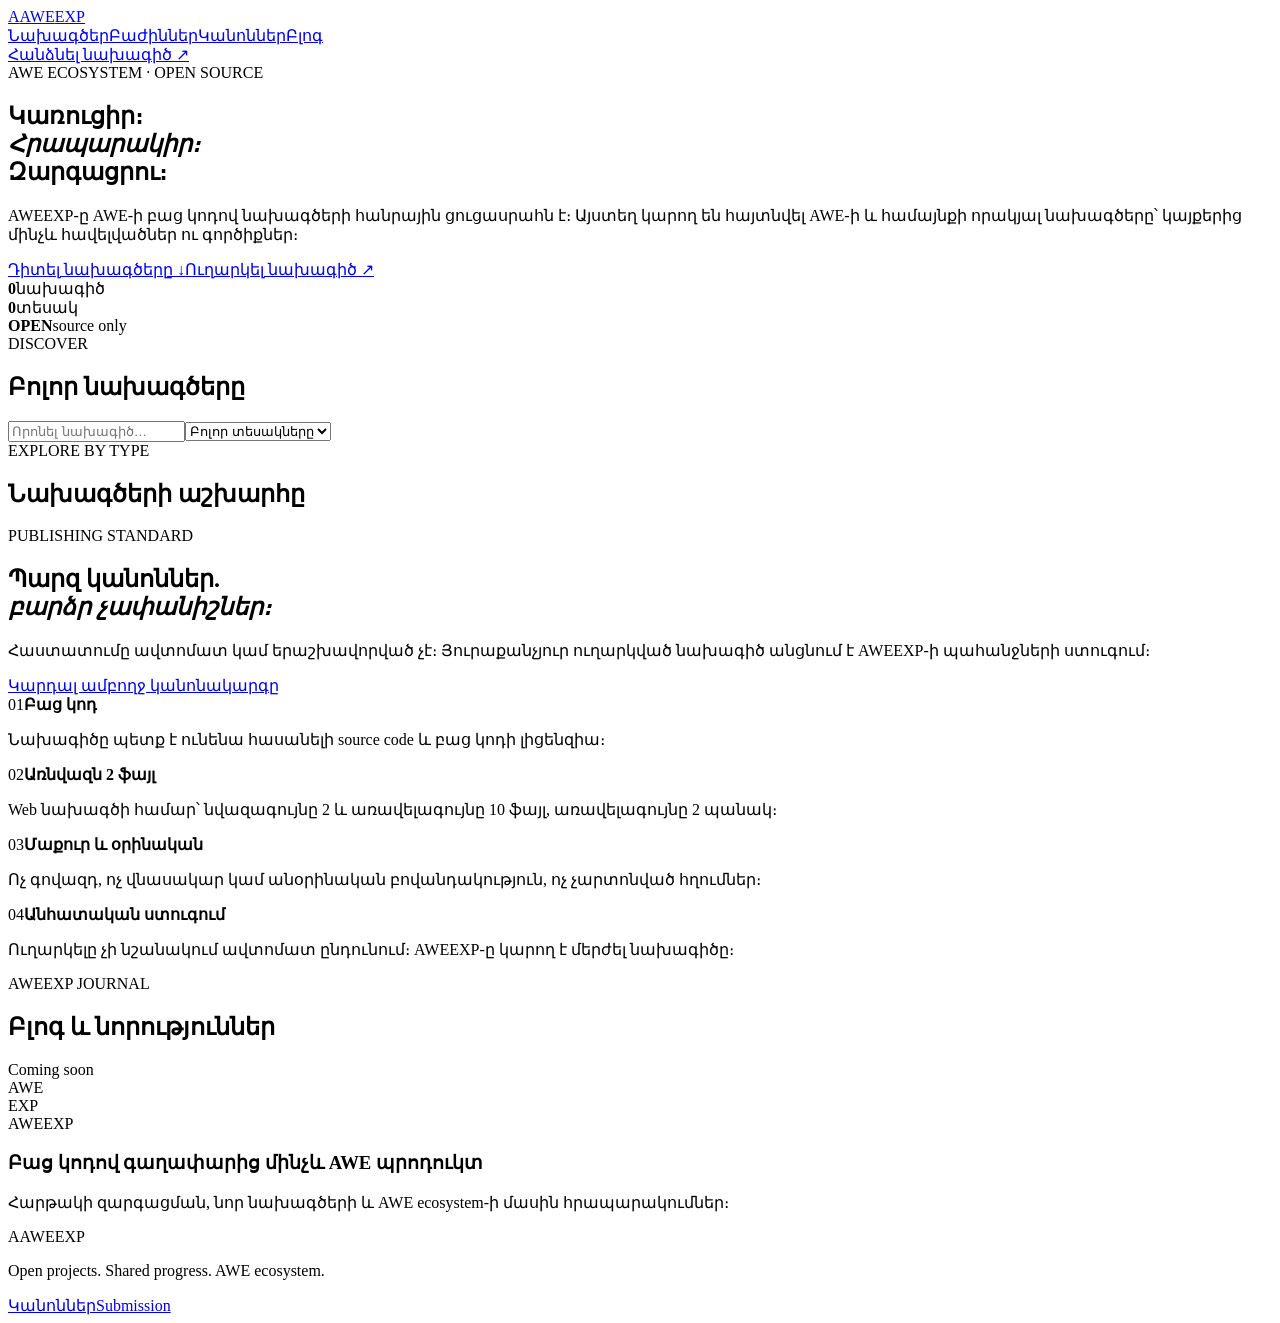
==== index.html @ 0260508b "feat: add AWEEXP landing and project catalog" ====
<!doctype html>
<html lang="hy">
<head>
  <meta charset="utf-8">
  <meta name="viewport" content="width=device-width,initial-scale=1">
  <meta name="description" content="AWEEXP — բաց կոդով նախագծերի հրապարակման և հայտնաբերման հարթակ։">
  <title>AWEEXP — Open Project Exchange</title>
  <link rel="stylesheet" href="styles.css">
</head>
<body>
  <header class="topbar">
    <a class="brand" href="./"><span class="brand-mark">A</span><span>AWE<span>EXP</span></span></a>
    <nav><a href="#discover">Նախագծեր</a><a href="#categories">Բաժիններ</a><a href="#rules">Կանոններ</a><a href="#blog">Բլոգ</a></nav>
    <a class="submit" href="https://forms.gle/F4oMQiyt3bNibJTP9" target="_blank" rel="noopener">Հանձնել նախագիծ ↗</a>
  </header>

  <main>
    <section class="hero">
      <div class="hero-glow"></div>
      <div class="eyebrow">AWE ECOSYSTEM · OPEN SOURCE</div>
      <h1>Կառուցիր։<br><em>Հրապարակիր։</em><br>Զարգացրու։</h1>
      <p class="lead">AWEEXP-ը AWE-ի բաց կոդով նախագծերի հանրային ցուցասրահն է։ Այստեղ կարող են հայտնվել AWE-ի և համայնքի որակյալ նախագծերը՝ կայքերից մինչև հավելվածներ ու գործիքներ։</p>
      <div class="hero-actions"><a class="primary" href="#discover">Դիտել նախագծերը <span>↓</span></a><a class="ghost" href="https://forms.gle/F4oMQiyt3bNibJTP9" target="_blank" rel="noopener">Ուղարկել նախագիծ ↗</a></div>
      <div class="hero-stats"><div><b id="stat-projects">0</b><span>նախագիծ</span></div><div><b id="stat-types">0</b><span>տեսակ</span></div><div><b>OPEN</b><span>source only</span></div></div>
    </section>

    <section id="discover" class="section">
      <div class="section-head"><div><div class="kicker">DISCOVER</div><h2>Բոլոր նախագծերը</h2></div><div class="controls"><input id="search" type="search" placeholder="Որոնել նախագիծ…" aria-label="Որոնել նախագիծ"><select id="type-filter" aria-label="Տեսակ"><option value="all">Բոլոր տեսակները</option></select></div></div>
      <div id="project-grid" class="project-grid"></div>
      <div id="empty" class="empty" hidden><div class="empty-icon">◇</div><h3>Դեռ հրապարակված նախագիծ չկա</h3><p>Առաջին նախագիծը կարող է լինել քոնը։</p><a class="primary small" href="https://forms.gle/F4oMQiyt3bNibJTP9" target="_blank" rel="noopener">Ուղարկել նախագիծ ↗</a></div>
    </section>

    <section id="categories" class="section categories"><div class="kicker">EXPLORE BY TYPE</div><h2>Նախագծերի աշխարհը</h2><div id="category-grid" class="category-grid"></div></section>

    <section id="rules" class="section rules"><div class="rule-copy"><div class="kicker">PUBLISHING STANDARD</div><h2>Պարզ կանոններ.<br><em>բարձր չափանիշներ։</em></h2><p>Հաստատումը ավտոմատ կամ երաշխավորված չէ։ Յուրաքանչյուր ուղարկված նախագիծ անցնում է AWEEXP-ի պահանջների ստուգում։</p><a class="ghost" href="POLICY.md">Կարդալ ամբողջ կանոնակարգը</a></div><div class="rule-list"><div><span>01</span><b>Բաց կոդ</b><p>Նախագիծը պետք է ունենա հասանելի source code և բաց կոդի լիցենզիա։</p></div><div><span>02</span><b>Առնվազն 2 ֆայլ</b><p>Web նախագծի համար՝ նվազագույնը 2 և առավելագույնը 10 ֆայլ, առավելագույնը 2 պանակ։</p></div><div><span>03</span><b>Մաքուր և օրինական</b><p>Ոչ գովազդ, ոչ վնասակար կամ անօրինական բովանդակություն, ոչ չարտոնված հղումներ։</p></div><div><span>04</span><b>Անհատական ստուգում</b><p>Ուղարկելը չի նշանակում ավտոմատ ընդունում։ AWEEXP-ը կարող է մերժել նախագիծը։</p></div></div></section>

    <section id="blog" class="section blog"><div class="section-head"><div><div class="kicker">AWEEXP JOURNAL</div><h2>Բլոգ և նորություններ</h2></div><span class="muted">Coming soon</span></div><div class="blog-card"><div class="blog-art">AWE<br><span>EXP</span></div><div><div class="tag">AWEEXP</div><h3>Բաց կոդով գաղափարից մինչև AWE պրոդուկտ</h3><p>Հարթակի զարգացման, նոր նախագծերի և AWE ecosystem-ի մասին հրապարակումներ։</p></div></div></section>
  </main>

  <footer><div class="brand"><span class="brand-mark">A</span><span>AWE<span>EXP</span></span></div><p>Open projects. Shared progress. AWE ecosystem.</p><div><a href="POLICY.md">Կանոններ</a><a href="https://forms.gle/F4oMQiyt3bNibJTP9" target="_blank" rel="noopener">Submission</a></div></footer>
  <script src="web/web.js"></script><script src="apps/apps.js"></script><script src="cli/cli.js"></script><script src="gui/gui.js"></script><script src="android/android.js"></script><script src="games/games.js"></script><script src="ai/ai.js"></script><script src="tools/tools.js"></script><script src="app.js"></script>
</body>
</html>
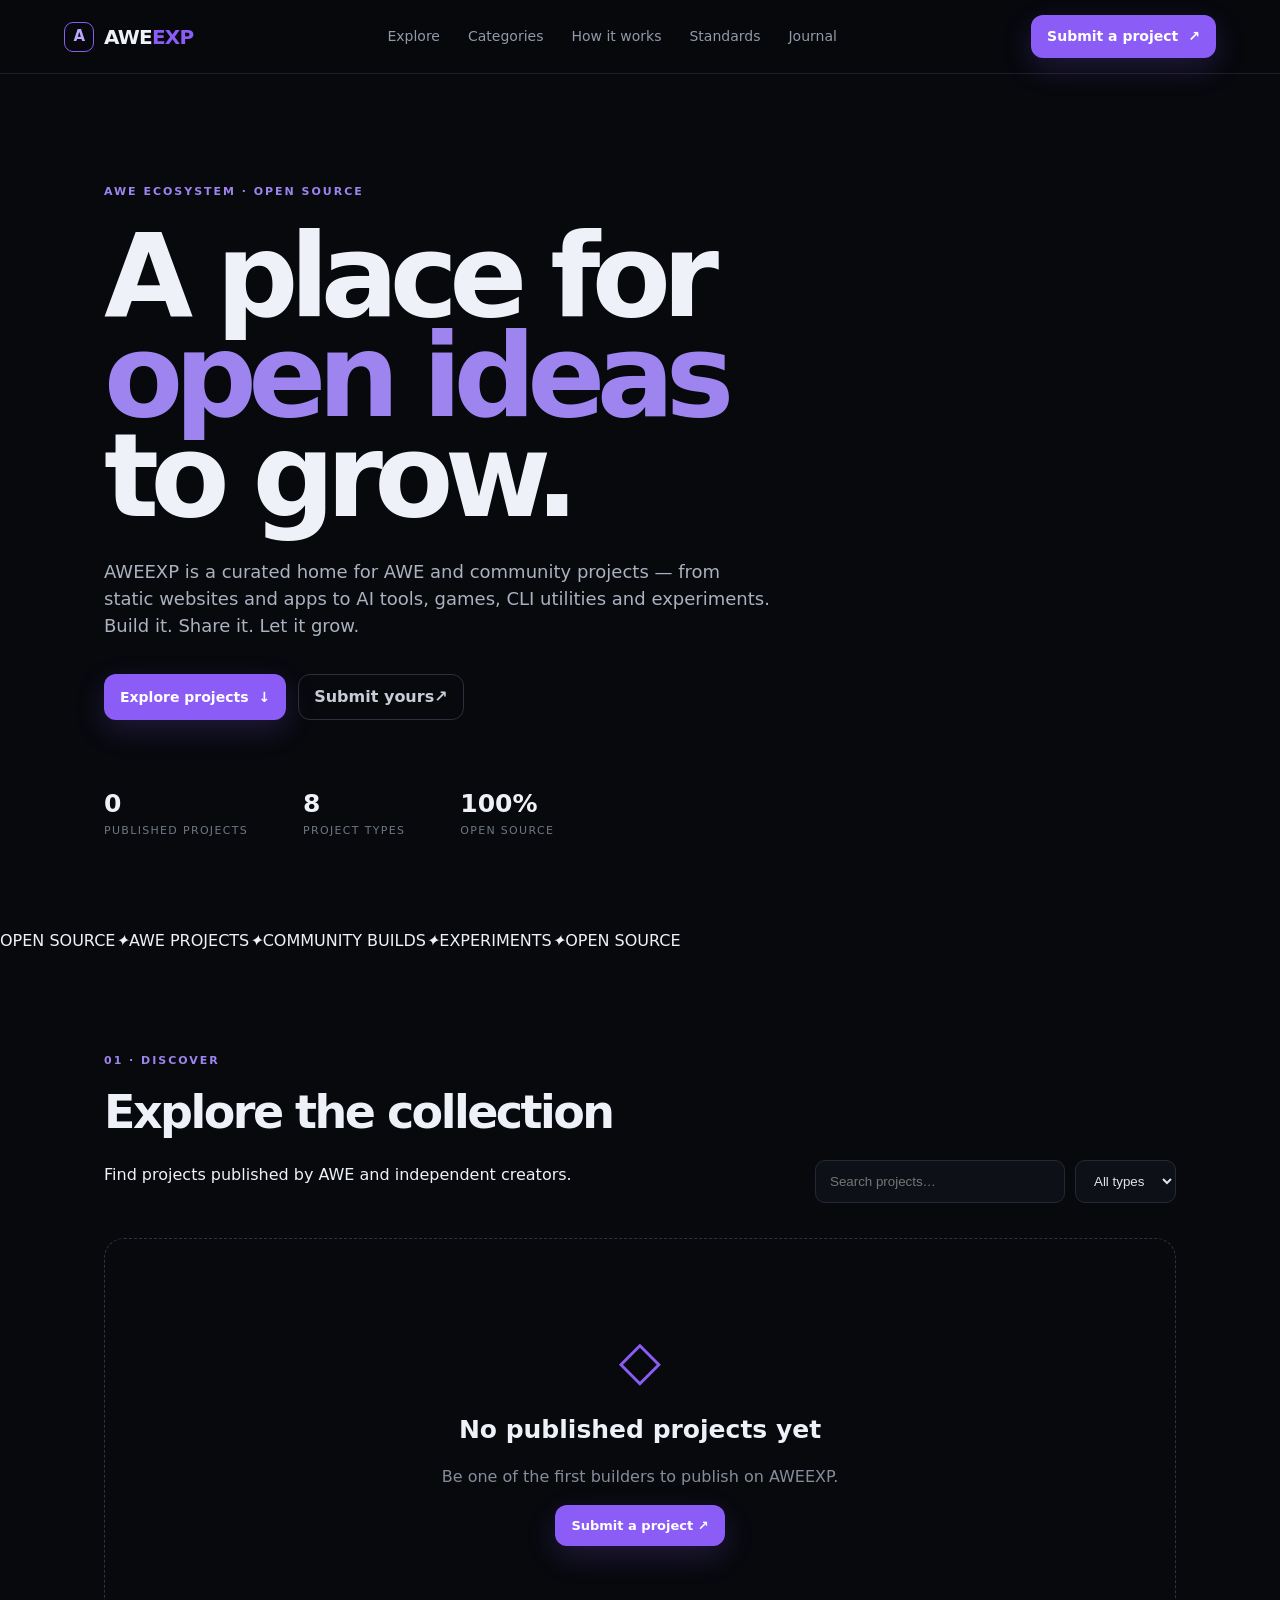
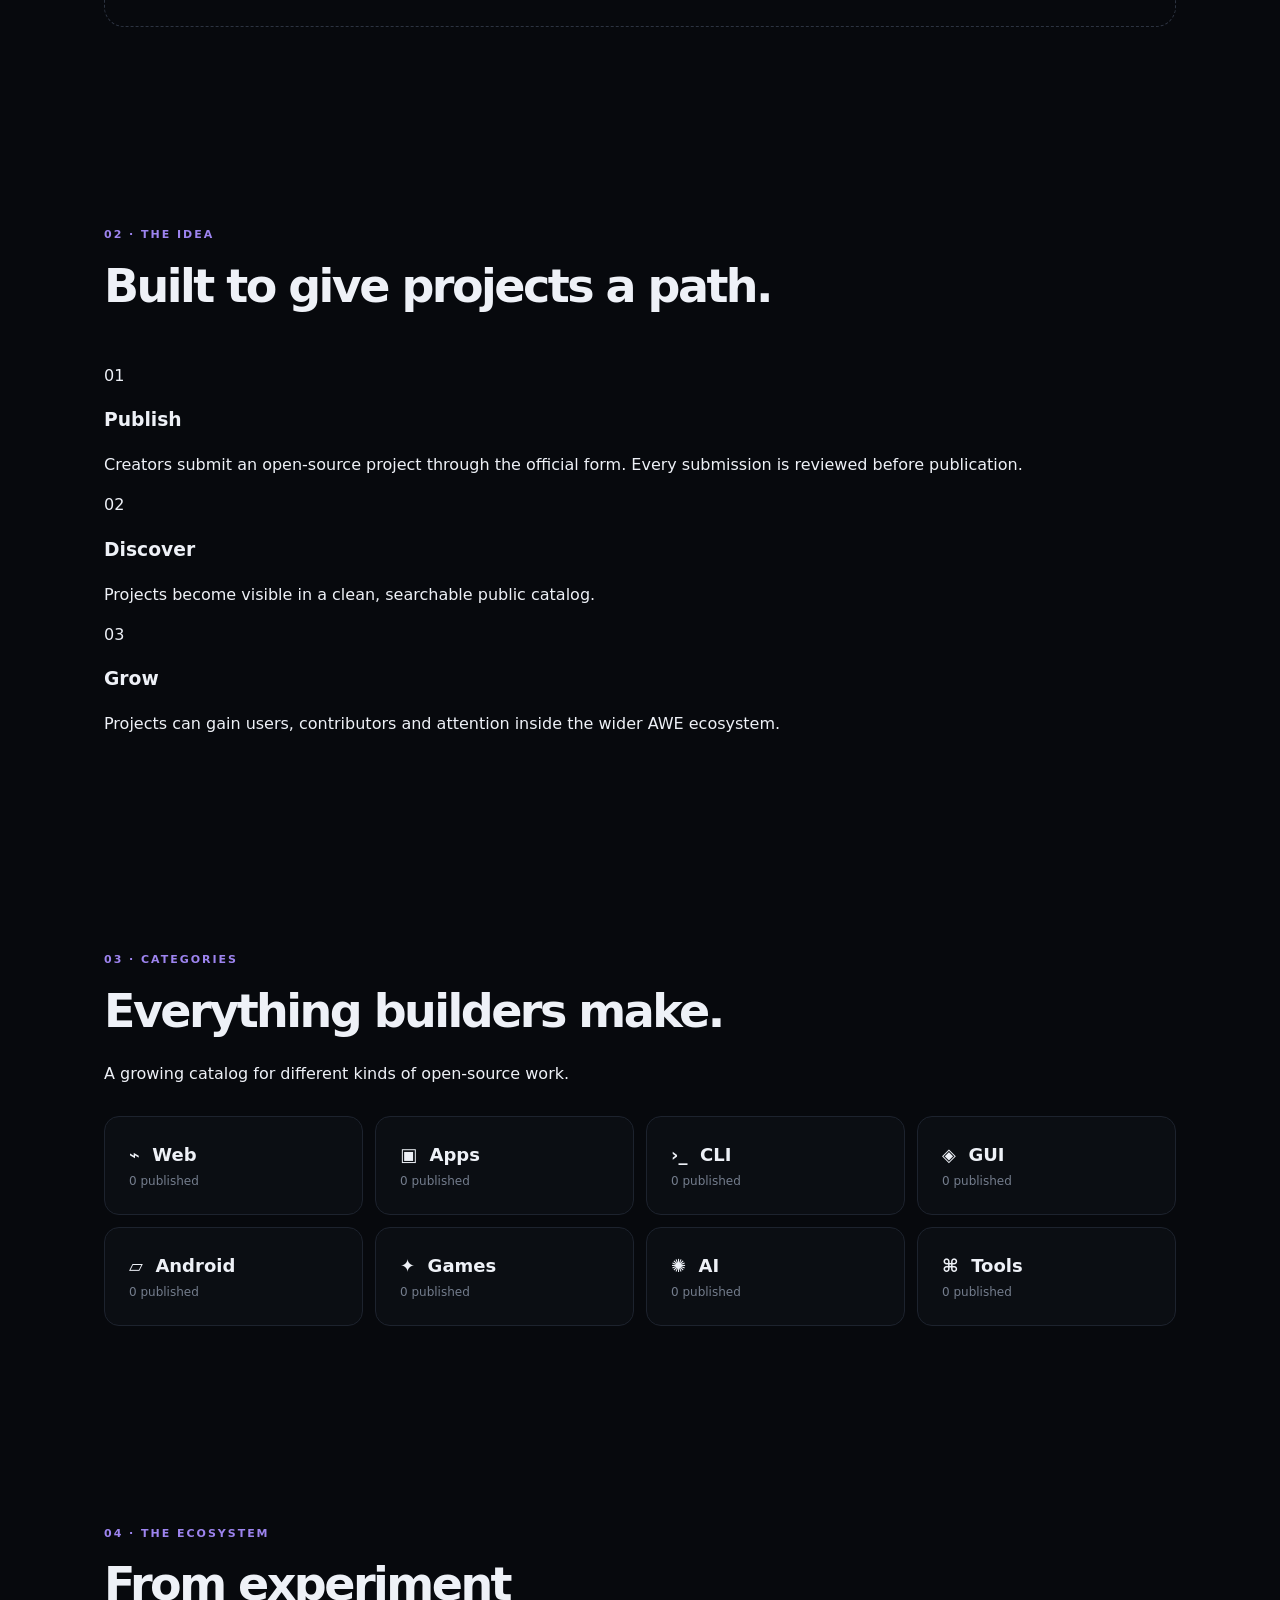
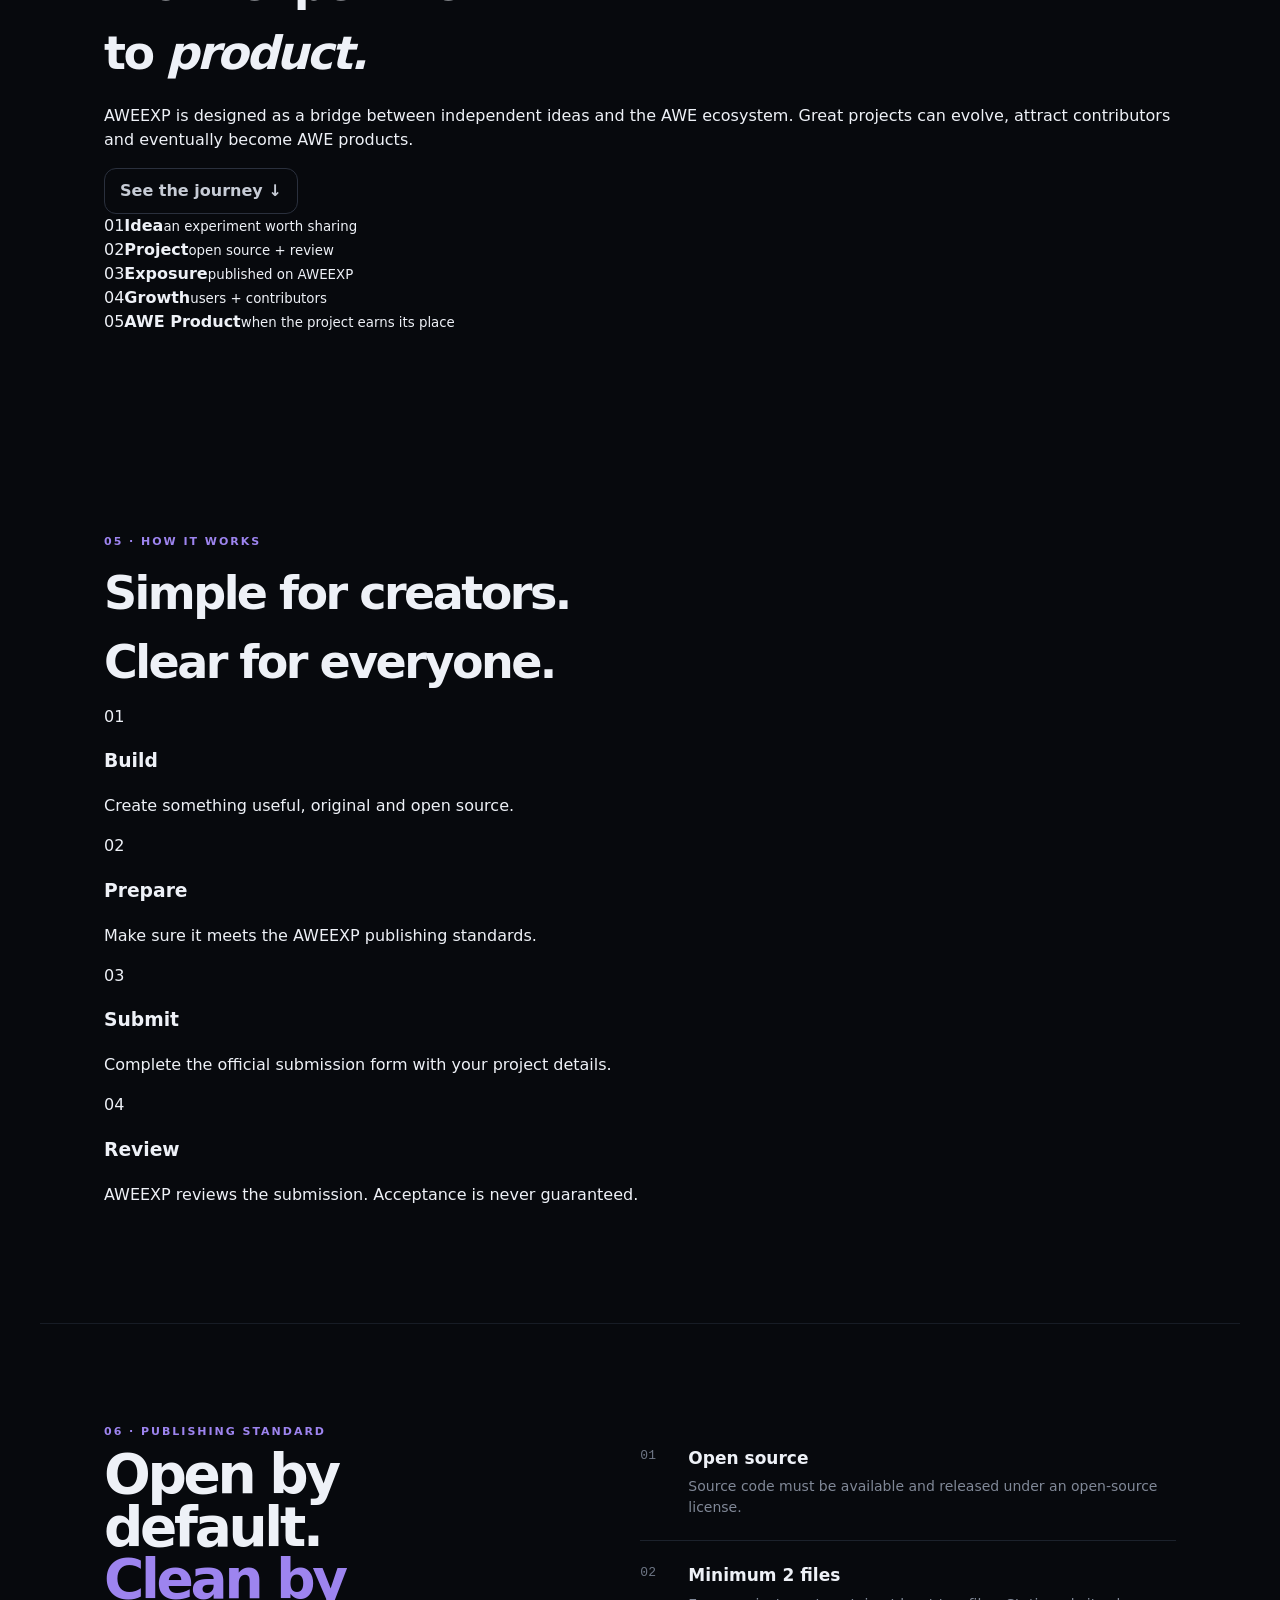
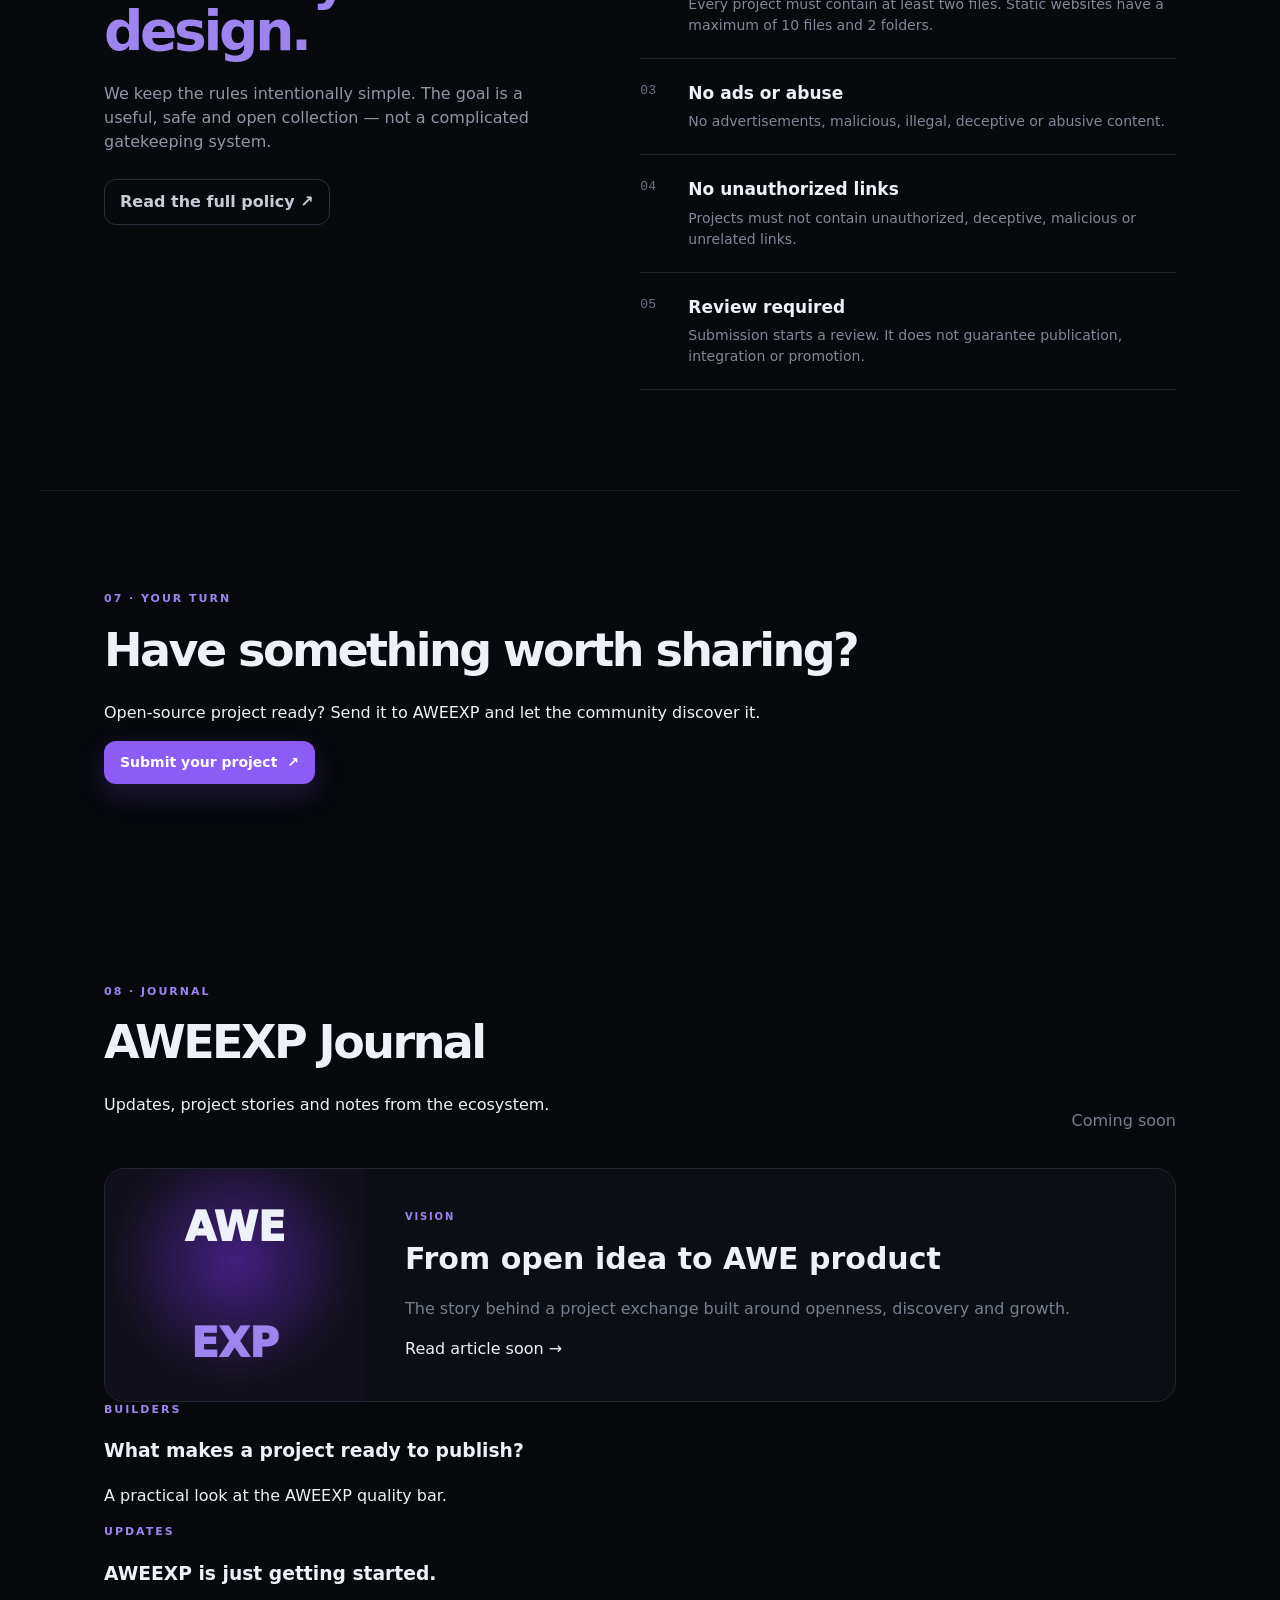
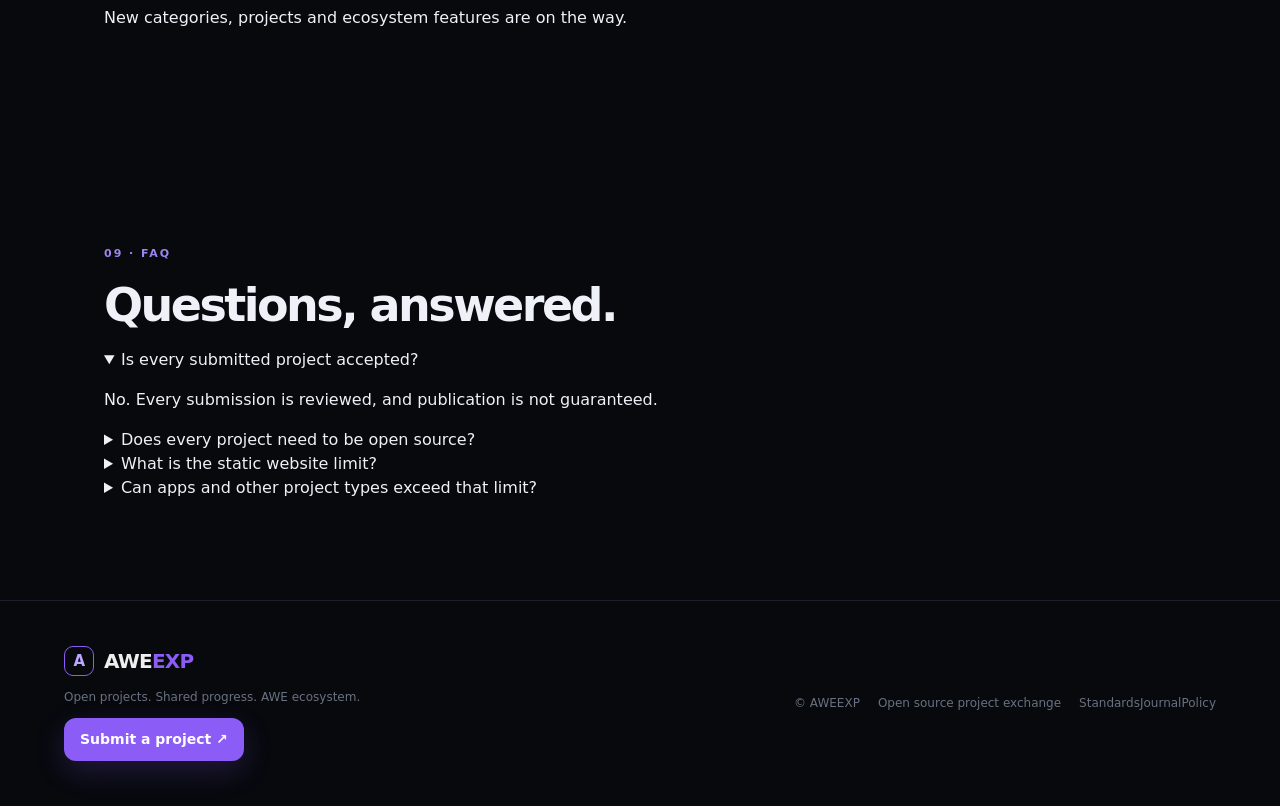
==== commit cca06f6b: "design: rebuild AWEEXP as an open, English-first showcase" ====
--- a/index.html
+++ b/index.html
@@ -1,43 +1,40 @@
 <!doctype html>
-<html lang="hy">
+<html lang="en">
 <head>
-  <meta charset="utf-8">
-  <meta name="viewport" content="width=device-width,initial-scale=1">
-  <meta name="description" content="AWEEXP — բաց կոդով նախագծերի հրապարակման և հայտնաբերման հարթակ։">
-  <title>AWEEXP — Open Project Exchange</title>
-  <link rel="stylesheet" href="styles.css">
+  <meta charset="utf-8"><meta name="viewport" content="width=device-width,initial-scale=1">
+  <meta name="description" content="AWEEXP — an open-source project exchange for AWE and community-built software, websites, apps, tools and experiments.">
+  <title>AWEEXP — Open Project Exchange</title><link rel="stylesheet" href="styles.css">
 </head>
 <body>
-  <header class="topbar">
-    <a class="brand" href="./"><span class="brand-mark">A</span><span>AWE<span>EXP</span></span></a>
-    <nav><a href="#discover">Նախագծեր</a><a href="#categories">Բաժիններ</a><a href="#rules">Կանոններ</a><a href="#blog">Բլոգ</a></nav>
-    <a class="submit" href="https://forms.gle/F4oMQiyt3bNibJTP9" target="_blank" rel="noopener">Հանձնել նախագիծ ↗</a>
-  </header>
-
-  <main>
-    <section class="hero">
-      <div class="hero-glow"></div>
-      <div class="eyebrow">AWE ECOSYSTEM · OPEN SOURCE</div>
-      <h1>Կառուցիր։<br><em>Հրապարակիր։</em><br>Զարգացրու։</h1>
-      <p class="lead">AWEEXP-ը AWE-ի բաց կոդով նախագծերի հանրային ցուցասրահն է։ Այստեղ կարող են հայտնվել AWE-ի և համայնքի որակյալ նախագծերը՝ կայքերից մինչև հավելվածներ ու գործիքներ։</p>
-      <div class="hero-actions"><a class="primary" href="#discover">Դիտել նախագծերը <span>↓</span></a><a class="ghost" href="https://forms.gle/F4oMQiyt3bNibJTP9" target="_blank" rel="noopener">Ուղարկել նախագիծ ↗</a></div>
-      <div class="hero-stats"><div><b id="stat-projects">0</b><span>նախագիծ</span></div><div><b id="stat-types">0</b><span>տեսակ</span></div><div><b>OPEN</b><span>source only</span></div></div>
-    </section>
-
-    <section id="discover" class="section">
-      <div class="section-head"><div><div class="kicker">DISCOVER</div><h2>Բոլոր նախագծերը</h2></div><div class="controls"><input id="search" type="search" placeholder="Որոնել նախագիծ…" aria-label="Որոնել նախագիծ"><select id="type-filter" aria-label="Տեսակ"><option value="all">Բոլոր տեսակները</option></select></div></div>
-      <div id="project-grid" class="project-grid"></div>
-      <div id="empty" class="empty" hidden><div class="empty-icon">◇</div><h3>Դեռ հրապարակված նախագիծ չկա</h3><p>Առաջին նախագիծը կարող է լինել քոնը։</p><a class="primary small" href="https://forms.gle/F4oMQiyt3bNibJTP9" target="_blank" rel="noopener">Ուղարկել նախագիծ ↗</a></div>
-    </section>
-
-    <section id="categories" class="section categories"><div class="kicker">EXPLORE BY TYPE</div><h2>Նախագծերի աշխարհը</h2><div id="category-grid" class="category-grid"></div></section>
-
-    <section id="rules" class="section rules"><div class="rule-copy"><div class="kicker">PUBLISHING STANDARD</div><h2>Պարզ կանոններ.<br><em>բարձր չափանիշներ։</em></h2><p>Հաստատումը ավտոմատ կամ երաշխավորված չէ։ Յուրաքանչյուր ուղարկված նախագիծ անցնում է AWEEXP-ի պահանջների ստուգում։</p><a class="ghost" href="POLICY.md">Կարդալ ամբողջ կանոնակարգը</a></div><div class="rule-list"><div><span>01</span><b>Բաց կոդ</b><p>Նախագիծը պետք է ունենա հասանելի source code և բաց կոդի լիցենզիա։</p></div><div><span>02</span><b>Առնվազն 2 ֆայլ</b><p>Web նախագծի համար՝ նվազագույնը 2 և առավելագույնը 10 ֆայլ, առավելագույնը 2 պանակ։</p></div><div><span>03</span><b>Մաքուր և օրինական</b><p>Ոչ գովազդ, ոչ վնասակար կամ անօրինական բովանդակություն, ոչ չարտոնված հղումներ։</p></div><div><span>04</span><b>Անհատական ստուգում</b><p>Ուղարկելը չի նշանակում ավտոմատ ընդունում։ AWEEXP-ը կարող է մերժել նախագիծը։</p></div></div></section>
-
-    <section id="blog" class="section blog"><div class="section-head"><div><div class="kicker">AWEEXP JOURNAL</div><h2>Բլոգ և նորություններ</h2></div><span class="muted">Coming soon</span></div><div class="blog-card"><div class="blog-art">AWE<br><span>EXP</span></div><div><div class="tag">AWEEXP</div><h3>Բաց կոդով գաղափարից մինչև AWE պրոդուկտ</h3><p>Հարթակի զարգացման, նոր նախագծերի և AWE ecosystem-ի մասին հրապարակումներ։</p></div></div></section>
-  </main>
-
-  <footer><div class="brand"><span class="brand-mark">A</span><span>AWE<span>EXP</span></span></div><p>Open projects. Shared progress. AWE ecosystem.</p><div><a href="POLICY.md">Կանոններ</a><a href="https://forms.gle/F4oMQiyt3bNibJTP9" target="_blank" rel="noopener">Submission</a></div></footer>
-  <script src="web/web.js"></script><script src="apps/apps.js"></script><script src="cli/cli.js"></script><script src="gui/gui.js"></script><script src="android/android.js"></script><script src="games/games.js"></script><script src="ai/ai.js"></script><script src="tools/tools.js"></script><script src="app.js"></script>
-</body>
-</html>
+<header class="topbar">
+  <a class="brand" href="./"><span class="brand-mark">A</span><span>AWE<span>EXP</span></span></a>
+  <nav><a href="#discover">Explore</a><a href="#categories">Categories</a><a href="#how">How it works</a><a href="#rules">Standards</a><a href="#blog">Journal</a></nav>
+  <a class="submit" href="https://forms.gle/F4oMQiyt3bNibJTP9" target="_blank" rel="noopener">Submit a project <span>↗</span></a>
+</header>
+<main>
+<section class="hero">
+  <div class="hero-orb orb-a"></div><div class="hero-orb orb-b"></div>
+  <div class="eyebrow">AWE ECOSYSTEM · OPEN SOURCE</div>
+  <h1>A place for<br><em>open ideas</em><br>to grow.</h1>
+  <p class="lead">AWEEXP is a curated home for AWE and community projects — from static websites and apps to AI tools, games, CLI utilities and experiments. Build it. Share it. Let it grow.</p>
+  <div class="hero-actions"><a class="primary" href="#discover">Explore projects <span>↓</span></a><a class="ghost" href="https://forms.gle/F4oMQiyt3bNibJTP9" target="_blank" rel="noopener">Submit yours <span>↗</span></a></div>
+  <div class="hero-stats"><div><b id="stat-projects">0</b><span>published projects</span></div><div><b id="stat-types">0</b><span>project types</span></div><div><b>100%</b><span>open source</span></div></div>
+</section>
+<section class="marquee"><span>OPEN SOURCE</span><i>✦</i><span>AWE PROJECTS</span><i>✦</i><span>COMMUNITY BUILDS</span><i>✦</i><span>EXPERIMENTS</span><i>✦</i><span>OPEN SOURCE</span></section>
+<section id="discover" class="section">
+  <div class="section-head"><div><div class="kicker">01 · DISCOVER</div><h2>Explore the collection</h2><p class="section-intro">Find projects published by AWE and independent creators.</p></div><div class="controls"><input id="search" type="search" placeholder="Search projects…" aria-label="Search projects"><select id="type-filter" aria-label="Filter by type"><option value="all">All types</option></select></div></div>
+  <div id="project-grid" class="project-grid"></div>
+  <div id="empty" class="empty" hidden><div class="empty-icon">◇</div><h3>No published projects yet</h3><p>Be one of the first builders to publish on AWEEXP.</p><a class="primary small" href="https://forms.gle/F4oMQiyt3bNibJTP9" target="_blank" rel="noopener">Submit a project ↗</a></div>
+</section>
+<section class="section spotlight"><div class="section-head"><div><div class="kicker">02 · THE IDEA</div><h2>Built to give projects a path.</h2></div></div><div class="spot-grid"><div class="spot-main"><span class="number">01</span><h3>Publish</h3><p>Creators submit an open-source project through the official form. Every submission is reviewed before publication.</p></div><div><span class="number">02</span><h3>Discover</h3><p>Projects become visible in a clean, searchable public catalog.</p></div><div><span class="number">03</span><h3>Grow</h3><p>Projects can gain users, contributors and attention inside the wider AWE ecosystem.</p></div></div></section>
+<section id="categories" class="section categories"><div class="kicker">03 · CATEGORIES</div><h2>Everything builders make.</h2><p class="section-intro">A growing catalog for different kinds of open-source work.</p><div id="category-grid" class="category-grid"></div></section>
+<section class="section ecosystem"><div class="ecosystem-copy"><div class="kicker">04 · THE ECOSYSTEM</div><h2>From experiment<br>to <em>product.</em></h2><p>AWEEXP is designed as a bridge between independent ideas and the AWE ecosystem. Great projects can evolve, attract contributors and eventually become AWE products.</p><a class="ghost" href="#how">See the journey ↓</a></div><div class="journey"><div><span>01</span><b>Idea</b><small>an experiment worth sharing</small></div><div><span>02</span><b>Project</b><small>open source + review</small></div><div><span>03</span><b>Exposure</b><small>published on AWEEXP</small></div><div><span>04</span><b>Growth</b><small>users + contributors</small></div><div class="journey-final"><span>05</span><b>AWE Product</b><small>when the project earns its place</small></div></div></section>
+<section id="how" class="section how"><div><div class="kicker">05 · HOW IT WORKS</div><h2>Simple for creators.<br>Clear for everyone.</h2></div><div class="steps"><div><span>01</span><h3>Build</h3><p>Create something useful, original and open source.</p></div><div><span>02</span><h3>Prepare</h3><p>Make sure it meets the AWEEXP publishing standards.</p></div><div><span>03</span><h3>Submit</h3><p>Complete the official submission form with your project details.</p></div><div><span>04</span><h3>Review</h3><p>AWEEXP reviews the submission. Acceptance is never guaranteed.</p></div></div></section>
+<section id="rules" class="section rules"><div class="rule-copy"><div class="kicker">06 · PUBLISHING STANDARD</div><h2>Open by default.<br><em>Clean by design.</em></h2><p>We keep the rules intentionally simple. The goal is a useful, safe and open collection — not a complicated gatekeeping system.</p><a class="ghost" href="POLICY.md">Read the full policy ↗</a></div><div class="rule-list"><div><span>01</span><b>Open source</b><p>Source code must be available and released under an open-source license.</p></div><div><span>02</span><b>Minimum 2 files</b><p>Every project must contain at least two files. Static websites have a maximum of 10 files and 2 folders.</p></div><div><span>03</span><b>No ads or abuse</b><p>No advertisements, malicious, illegal, deceptive or abusive content.</p></div><div><span>04</span><b>No unauthorized links</b><p>Projects must not contain unauthorized, deceptive, malicious or unrelated links.</p></div><div><span>05</span><b>Review required</b><p>Submission starts a review. It does not guarantee publication, integration or promotion.</p></div></div></section>
+<section class="section submit-banner"><div><div class="kicker">07 · YOUR TURN</div><h2>Have something worth sharing?</h2><p>Open-source project ready? Send it to AWEEXP and let the community discover it.</p></div><a class="primary" href="https://forms.gle/F4oMQiyt3bNibJTP9" target="_blank" rel="noopener">Submit your project <span>↗</span></a></section>
+<section id="blog" class="section blog"><div class="section-head"><div><div class="kicker">08 · JOURNAL</div><h2>AWEEXP Journal</h2><p class="section-intro">Updates, project stories and notes from the ecosystem.</p></div><span class="muted">Coming soon</span></div><div class="blog-grid"><article class="blog-card"><div class="blog-art">AWE<br><span>EXP</span></div><div><div class="tag">VISION</div><h3>From open idea to AWE product</h3><p>The story behind a project exchange built around openness, discovery and growth.</p><span class="read-more">Read article soon →</span></div></article><article class="mini-card"><div class="tag">BUILDERS</div><h3>What makes a project ready to publish?</h3><p>A practical look at the AWEEXP quality bar.</p></article><article class="mini-card"><div class="tag">UPDATES</div><h3>AWEEXP is just getting started.</h3><p>New categories, projects and ecosystem features are on the way.</p></article></div></section>
+<section class="section faq"><div><div class="kicker">09 · FAQ</div><h2>Questions, answered.</h2></div><div class="faq-list"><details open><summary>Is every submitted project accepted?</summary><p>No. Every submission is reviewed, and publication is not guaranteed.</p></details><details><summary>Does every project need to be open source?</summary><p>Yes. AWEEXP is an open-source project exchange.</p></details><details><summary>What is the static website limit?</summary><p>A static website must contain at least 2 files and at most 10 files across no more than 2 folders.</p></details><details><summary>Can apps and other project types exceed that limit?</summary><p>Yes. The 10-file/2-folder limit is specifically for static web projects. Other project types follow the general AWEEXP standards.</p></details></div></section>
+</main>
+<footer><div class="footer-top"><div class="brand"><span class="brand-mark">A</span><span>AWE<span>EXP</span></span></div><p>Open projects. Shared progress. AWE ecosystem.</p><a class="submit" href="https://forms.gle/F4oMQiyt3bNibJTP9" target="_blank" rel="noopener">Submit a project ↗</a></div><div class="footer-bottom"><span>© AWEEXP</span><span>Open source project exchange</span><div><a href="#rules">Standards</a><a href="#blog">Journal</a><a href="POLICY.md">Policy</a></div></div></footer>
+<script src="web/web.js"></script><script src="apps/apps.js"></script><script src="cli/cli.js"></script><script src="gui/gui.js"></script><script src="android/android.js"></script><script src="games/games.js"></script><script src="ai/ai.js"></script><script src="tools/tools.js"></script><script src="app.js"></script>
+</body></html>
--- a/styles.css
+++ b/styles.css
@@ -0,0 +1 @@
+*{box-sizing:border-box}html{scroll-behavior:smooth}body{margin:0;background:#07090d;color:#eef1f7;font-family:Inter,ui-sans-serif,system-ui,-apple-system,BlinkMacSystemFont,"Segoe UI",sans-serif;line-height:1.5}a{color:inherit;text-decoration:none}.topbar{height:74px;display:flex;align-items:center;justify-content:space-between;padding:0 5vw;border-bottom:1px solid #1a1f29;background:rgba(7,9,13,.82);backdrop-filter:blur(18px);position:sticky;top:0;z-index:20}.brand{display:flex;align-items:center;gap:10px;font-size:20px;font-weight:900;letter-spacing:-.04em}.brand>span:last-child>span{color:#8b5cf6}.brand-mark{display:grid;place-items:center;width:30px;height:30px;border:1px solid #8b5cf6;border-radius:9px;color:#bca7ff;font-size:15px}.topbar nav{display:flex;gap:28px;color:#9299a8;font-size:14px}.topbar nav a:hover{color:#fff}.submit,.primary{display:inline-flex;align-items:center;gap:10px;background:#8b5cf6;color:#fff;border-radius:12px;padding:11px 16px;font-weight:800;font-size:14px;box-shadow:0 10px 30px rgba(139,92,246,.2)}.hero{min-height:720px;max-width:1200px;margin:auto;padding:110px 5vw 90px;position:relative;overflow:hidden}.hero-glow{position:absolute;width:620px;height:620px;right:-220px;top:-130px;background:radial-gradient(circle,#5b21b6 0,rgba(91,33,182,.2) 34%,transparent 70%);filter:blur(20px);opacity:.8}.eyebrow,.kicker,.tag{color:#9d84ef;font-weight:900;font-size:11px;letter-spacing:.18em}.hero h1{font-size:clamp(62px,9vw,125px);line-height:.87;letter-spacing:-.075em;margin:25px 0 32px;max-width:900px}.hero h1 em,.rule-copy h2 em{font-style:normal;color:#9d84ef}.lead{max-width:670px;color:#aab1bf;font-size:18px}.hero-actions{display:flex;gap:12px;margin:35px 0 65px}.ghost{display:inline-flex;align-items:center;border:1px solid #2a303d;border-radius:12px;padding:10px 15px;font-weight:800;color:#c7ccd6}.ghost:hover{border-color:#6d5a9f;background:#11131a}.hero-stats{display:flex;gap:55px}.hero-stats div{display:flex;flex-direction:column}.hero-stats b{font-size:25px}.hero-stats span{font-size:11px;text-transform:uppercase;letter-spacing:.12em;color:#6f7785}.section{max-width:1200px;margin:auto;padding:100px 5vw}.section-head{display:flex;justify-content:space-between;align-items:end;gap:20px;margin-bottom:35px}.section h2{font-size:46px;letter-spacing:-.055em;margin:8px 0}.controls{display:flex;gap:10px}.controls input,.controls select{background:#0d1016;border:1px solid #242a35;color:#dfe4ec;border-radius:10px;padding:12px 14px;outline:none}.controls input{min-width:250px}.project-grid{display:grid;grid-template-columns:repeat(3,1fr);gap:16px}.project{border:1px solid #1e2430;background:#0c0f14;border-radius:18px;padding:22px;min-height:220px;transition:.2s;cursor:pointer}.project:hover{transform:translateY(-4px);border-color:#4b3d6c;box-shadow:0 20px 50px rgba(0,0,0,.25)}.project-icon{width:46px;height:46px;border-radius:13px;background:#17121f;border:1px solid #30234a;display:grid;place-items:center;color:#ad91ff;font-weight:900}.project h3{margin:22px 0 6px;font-size:20px}.project p{color:#8f97a6;font-size:14px;margin:0 0 18px}.project-meta{display:flex;gap:8px;flex-wrap:wrap}.pill{font-size:10px;border:1px solid #292f3b;border-radius:999px;padding:4px 8px;color:#8992a2}.empty{border:1px dashed #2c3340;border-radius:20px;text-align:center;padding:80px 20px}.empty-icon{font-size:55px;color:#8b5cf6}.empty h3{font-size:25px;margin:10px}.empty p{color:#858d9b}.small{font-size:13px}.category-grid{display:grid;grid-template-columns:repeat(4,1fr);gap:12px;margin-top:30px}.category{padding:24px;border:1px solid #1d232e;border-radius:15px;background:#0b0e13}.category b{font-size:18px}.category span{display:block;color:#747d8d;font-size:12px;margin-top:4px}.rules{display:grid;grid-template-columns:1fr 1.2fr;gap:90px;border-top:1px solid #171c25;border-bottom:1px solid #171c25}.rule-copy h2{font-size:55px;line-height:.95;letter-spacing:-.06em}.rule-copy p{color:#8f97a6;max-width:450px;margin:25px 0}.rule-list>div{padding:22px 0;border-bottom:1px solid #1c222c;display:grid;grid-template-columns:48px 1fr}.rule-list span{color:#6e7685;font-family:monospace}.rule-list b{font-size:17px}.rule-list p{grid-column:2;color:#808897;margin:5px 0 0;font-size:14px}.blog-card{display:grid;grid-template-columns:260px 1fr;border:1px solid #202632;border-radius:20px;overflow:hidden;background:#0b0e13}.blog-art{display:grid;place-items:center;min-height:220px;background:radial-gradient(circle at 50% 40%,#422080,transparent 65%),#11101a;font-size:40px;font-weight:1000;line-height:.75}.blog-art span{color:#9d84ef}.blog-card>div:last-child{padding:40px}.blog-card h3{font-size:30px;margin:12px 0}.blog-card p,.muted{color:#777f8f}.blog-card .tag{font-size:10px}footer{padding:45px 5vw;border-top:1px solid #1a1f29;display:flex;align-items:center;gap:25px;color:#697180;font-size:12px}footer .brand{color:#eee}footer>div:last-child{margin-left:auto;display:flex;gap:18px}footer a:hover{color:#fff}@media(max-width:850px){.topbar nav{display:none}.project-grid{grid-template-columns:1fr 1fr}.category-grid{grid-template-columns:1fr 1fr}.rules{grid-template-columns:1fr;gap:30px}.blog-card{grid-template-columns:1fr}.hero{min-height:auto}.section-head{align-items:start;flex-direction:column}.controls{width:100%}.controls input{flex:1}}@media(max-width:560px){.submit{display:none}.hero{padding-top:75px}.hero h1{font-size:62px}.hero-stats{gap:25px}.project-grid{grid-template-columns:1fr}.category-grid{grid-template-columns:1fr 1fr}.hero-actions{flex-direction:column;align-items:flex-start}footer{flex-wrap:wrap}footer>div:last-child{margin-left:0;width:100%}}
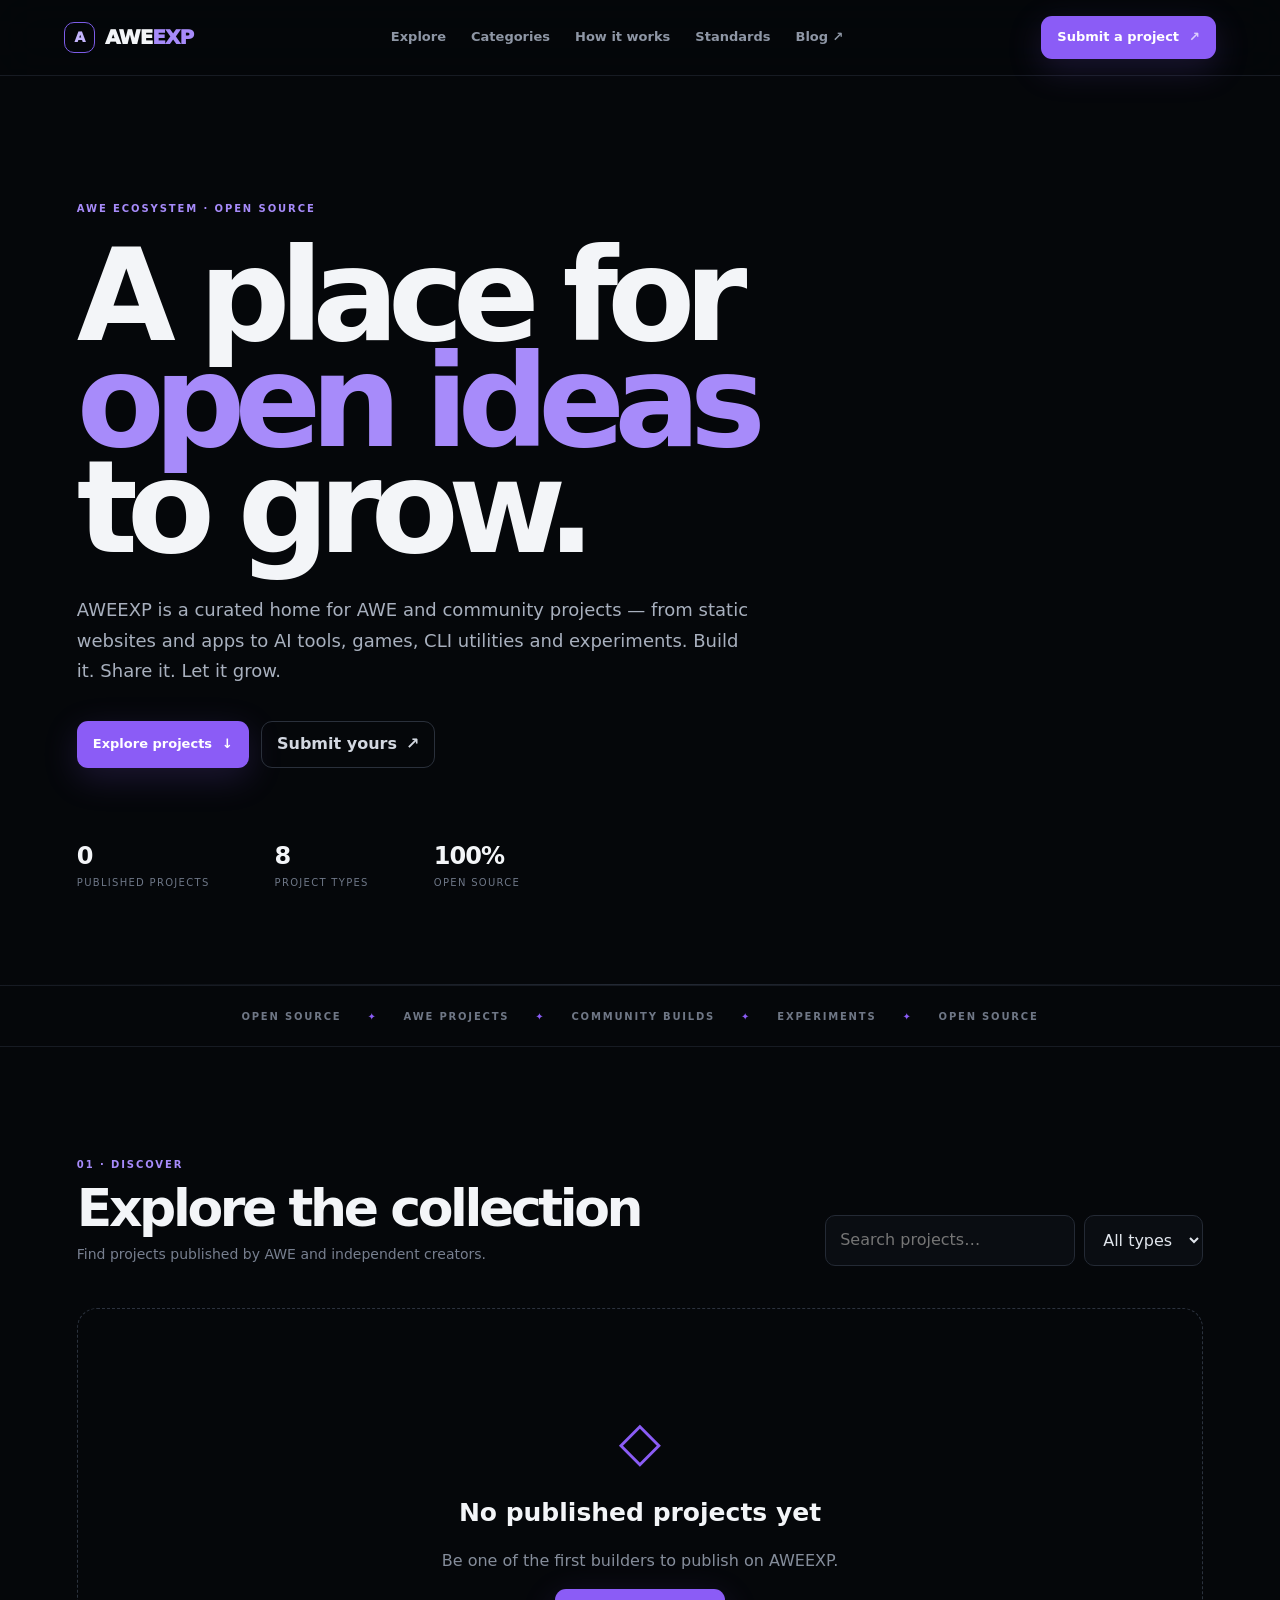
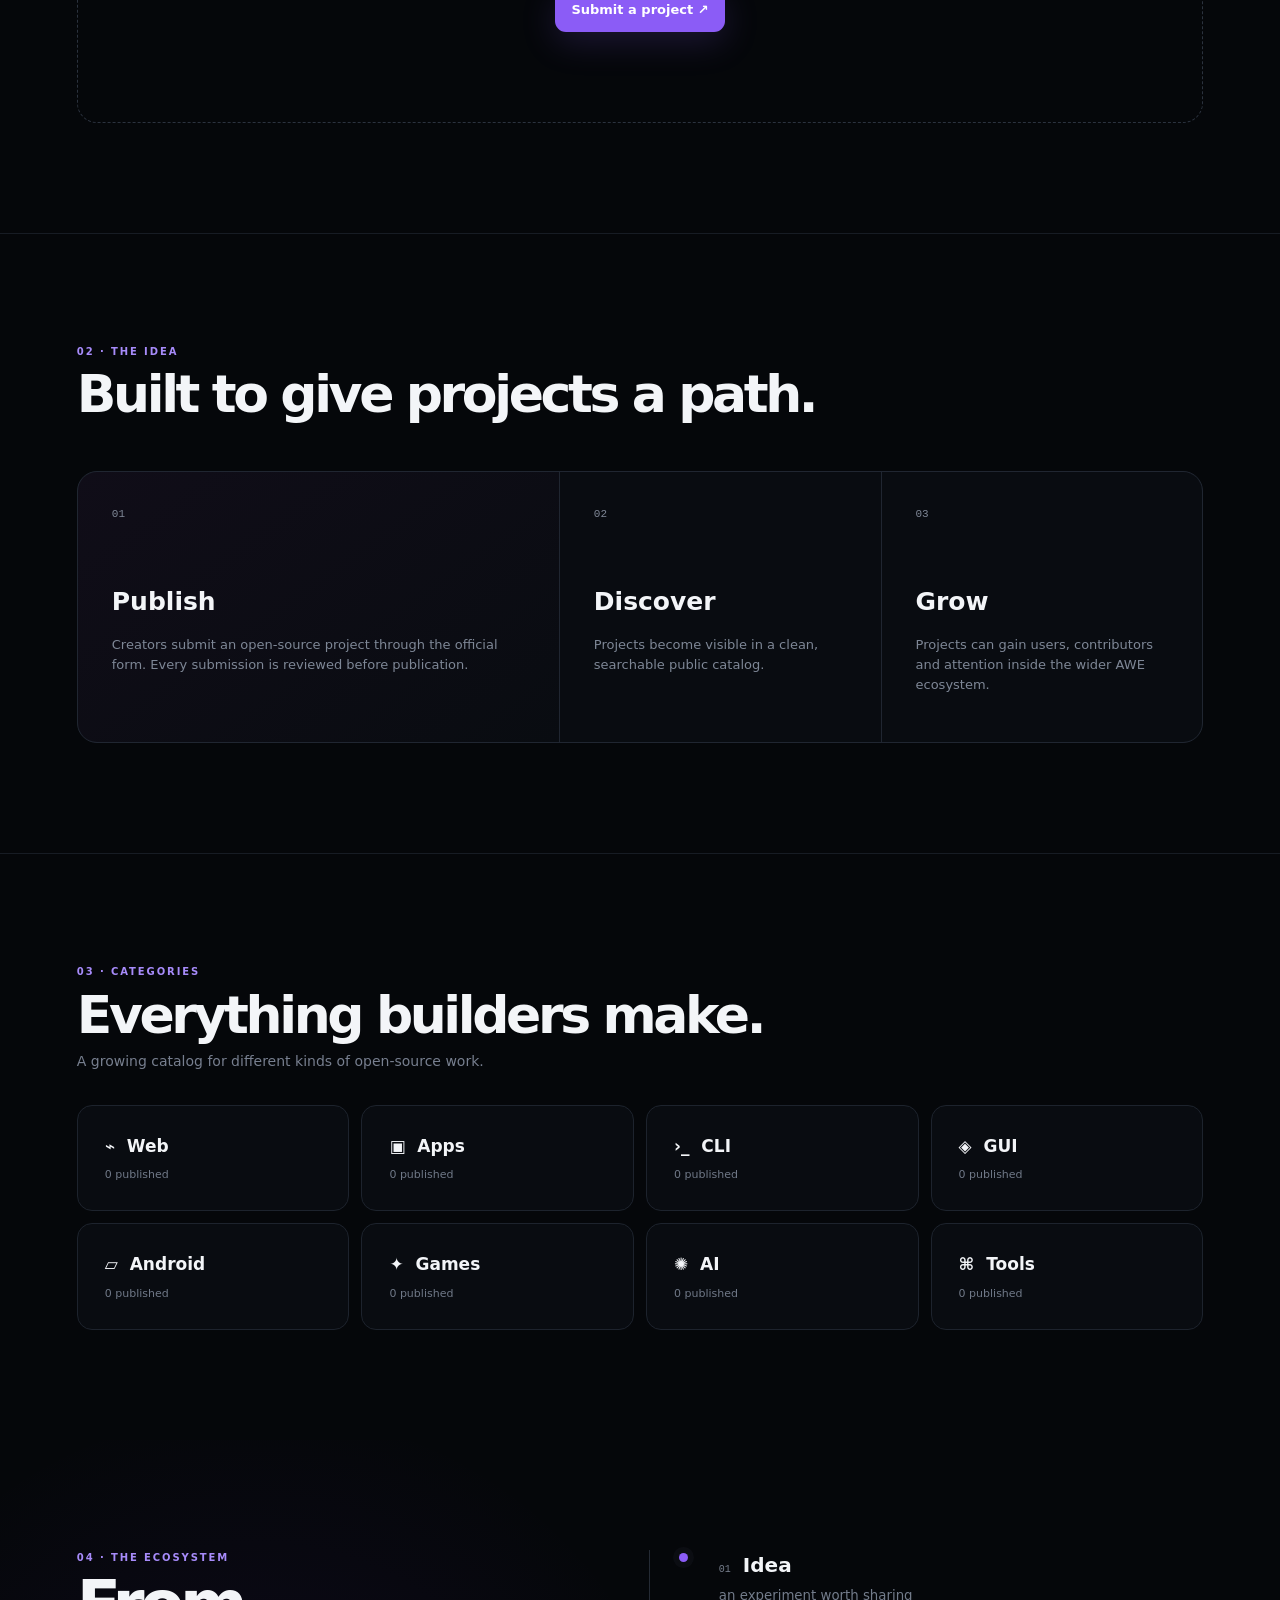
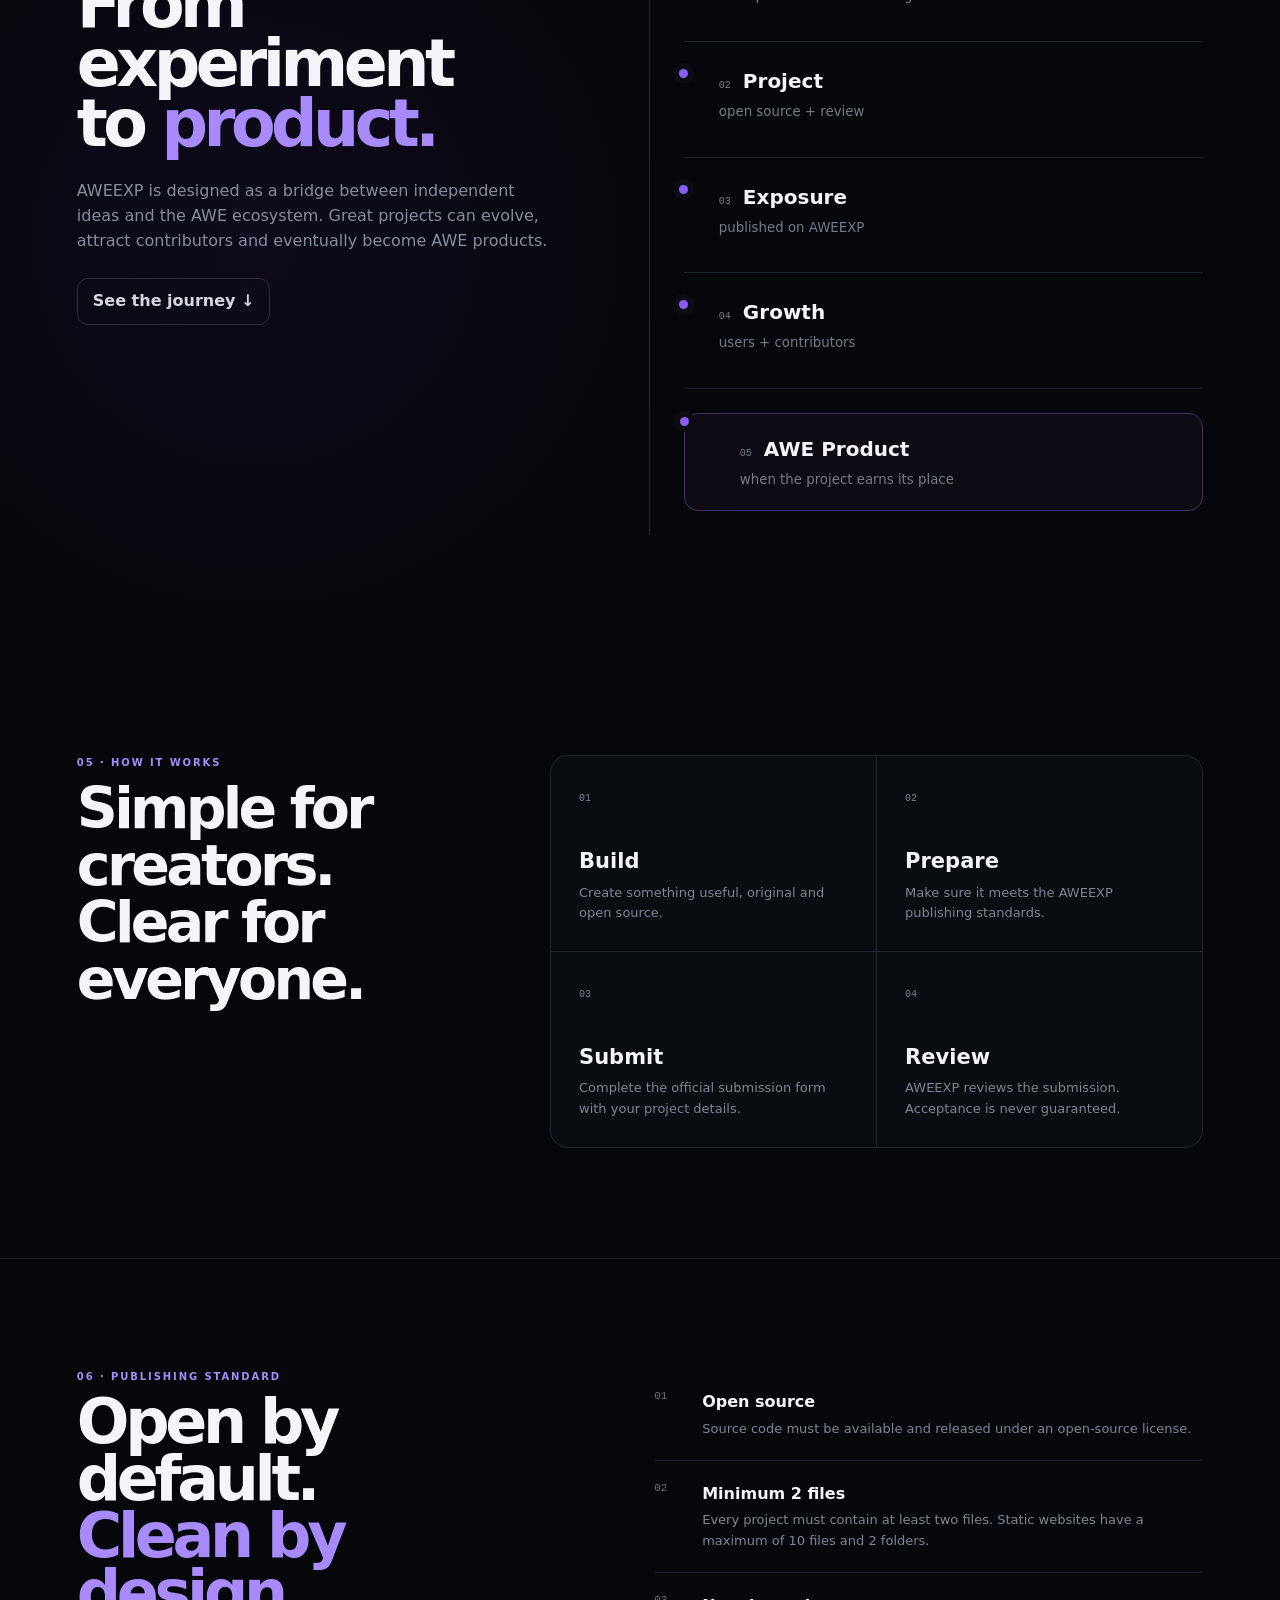
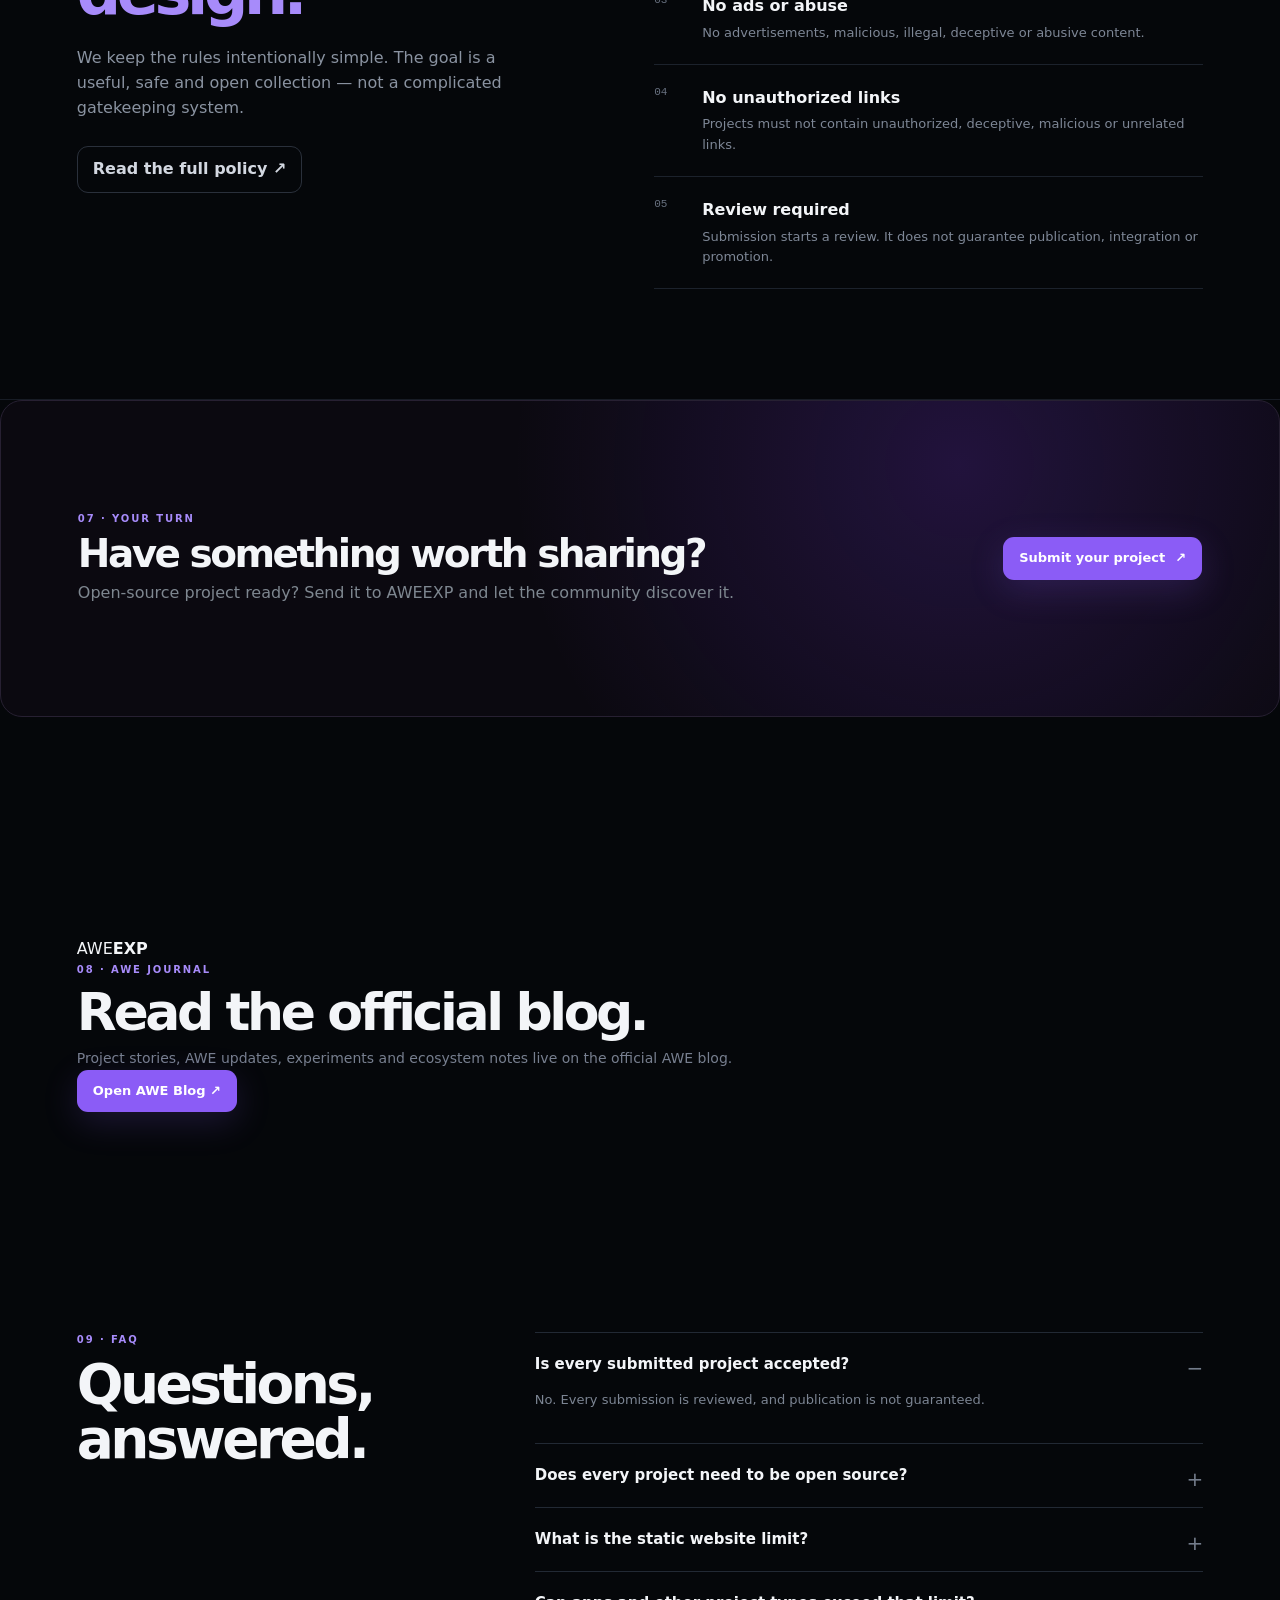
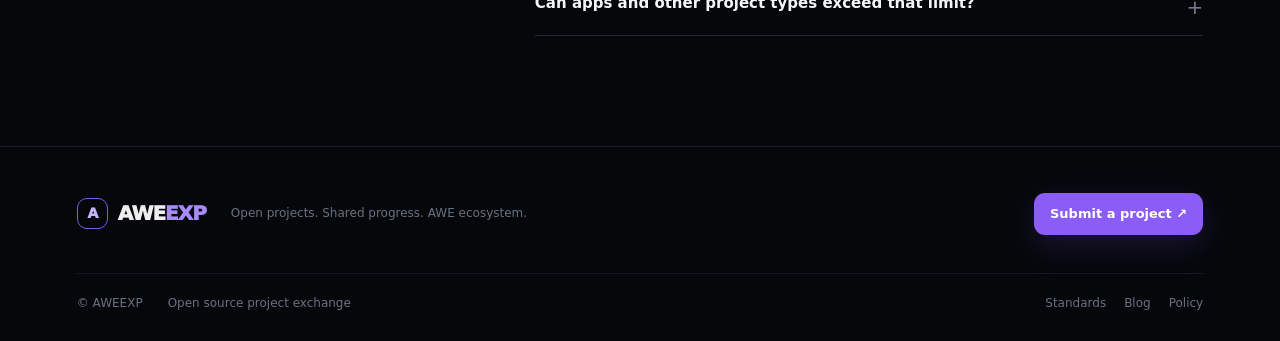
==== commit 5e2d395a: "design: replace journal section with external AWE blog and add lighter liquid layout" ====
--- a/index.html
+++ b/index.html
@@ -1,30 +1,31 @@
 <!doctype html>
 <html lang="en">
 <head>
-  <meta charset="utf-8"><meta name="viewport" content="width=device-width,initial-scale=1">
-  <meta name="description" content="AWEEXP — an open-source project exchange for AWE and community-built software, websites, apps, tools and experiments.">
-  <title>AWEEXP — Open Project Exchange</title><link rel="stylesheet" href="styles.css">
+<meta charset="utf-8"><meta name="viewport" content="width=device-width,initial-scale=1">
+<meta name="description" content="AWEEXP — an open-source project exchange for AWE and community-built software, websites, apps, tools and experiments.">
+<title>AWEEXP — Open Project Exchange</title><link rel="stylesheet" href="styles.css">
 </head>
 <body>
+<div class="ambient ambient-1"></div><div class="ambient ambient-2"></div><div class="ambient ambient-3"></div>
 <header class="topbar">
-  <a class="brand" href="./"><span class="brand-mark">A</span><span>AWE<span>EXP</span></span></a>
-  <nav><a href="#discover">Explore</a><a href="#categories">Categories</a><a href="#how">How it works</a><a href="#rules">Standards</a><a href="#blog">Journal</a></nav>
-  <a class="submit" href="https://forms.gle/F4oMQiyt3bNibJTP9" target="_blank" rel="noopener">Submit a project <span>↗</span></a>
+<a class="brand" href="./"><span class="brand-mark">A</span><span>AWE<span>EXP</span></span></a>
+<nav><a href="#discover">Explore</a><a href="#categories">Categories</a><a href="#how">How it works</a><a href="#rules">Standards</a><a href="https://blogma-wa.blogspot.com/" target="_blank" rel="noopener">Blog ↗</a></nav>
+<a class="submit" href="https://forms.gle/F4oMQiyt3bNibJTP9" target="_blank" rel="noopener">Submit a project <span>↗</span></a>
 </header>
 <main>
 <section class="hero">
-  <div class="hero-orb orb-a"></div><div class="hero-orb orb-b"></div>
-  <div class="eyebrow">AWE ECOSYSTEM · OPEN SOURCE</div>
-  <h1>A place for<br><em>open ideas</em><br>to grow.</h1>
-  <p class="lead">AWEEXP is a curated home for AWE and community projects — from static websites and apps to AI tools, games, CLI utilities and experiments. Build it. Share it. Let it grow.</p>
-  <div class="hero-actions"><a class="primary" href="#discover">Explore projects <span>↓</span></a><a class="ghost" href="https://forms.gle/F4oMQiyt3bNibJTP9" target="_blank" rel="noopener">Submit yours <span>↗</span></a></div>
-  <div class="hero-stats"><div><b id="stat-projects">0</b><span>published projects</span></div><div><b id="stat-types">0</b><span>project types</span></div><div><b>100%</b><span>open source</span></div></div>
+<div class="liquid liquid-hero"></div><div class="glass-shape glass-a"></div><div class="glass-shape glass-b"></div>
+<div class="eyebrow">AWE ECOSYSTEM · OPEN SOURCE</div>
+<h1>A place for<br><em>open ideas</em><br>to grow.</h1>
+<p class="lead">AWEEXP is a curated home for AWE and community projects — from static websites and apps to AI tools, games, CLI utilities and experiments. Build it. Share it. Let it grow.</p>
+<div class="hero-actions"><a class="primary" href="#discover">Explore projects <span>↓</span></a><a class="ghost" href="https://forms.gle/F4oMQiyt3bNibJTP9" target="_blank" rel="noopener">Submit yours <span>↗</span></a></div>
+<div class="hero-stats"><div><b id="stat-projects">0</b><span>published projects</span></div><div><b id="stat-types">0</b><span>project types</span></div><div><b>100%</b><span>open source</span></div></div>
 </section>
 <section class="marquee"><span>OPEN SOURCE</span><i>✦</i><span>AWE PROJECTS</span><i>✦</i><span>COMMUNITY BUILDS</span><i>✦</i><span>EXPERIMENTS</span><i>✦</i><span>OPEN SOURCE</span></section>
 <section id="discover" class="section">
-  <div class="section-head"><div><div class="kicker">01 · DISCOVER</div><h2>Explore the collection</h2><p class="section-intro">Find projects published by AWE and independent creators.</p></div><div class="controls"><input id="search" type="search" placeholder="Search projects…" aria-label="Search projects"><select id="type-filter" aria-label="Filter by type"><option value="all">All types</option></select></div></div>
-  <div id="project-grid" class="project-grid"></div>
-  <div id="empty" class="empty" hidden><div class="empty-icon">◇</div><h3>No published projects yet</h3><p>Be one of the first builders to publish on AWEEXP.</p><a class="primary small" href="https://forms.gle/F4oMQiyt3bNibJTP9" target="_blank" rel="noopener">Submit a project ↗</a></div>
+<div class="section-head"><div><div class="kicker">01 · DISCOVER</div><h2>Explore the collection</h2><p class="section-intro">Find projects published by AWE and independent creators.</p></div><div class="controls"><input id="search" type="search" placeholder="Search projects…" aria-label="Search projects"><select id="type-filter" aria-label="Filter by type"><option value="all">All types</option></select></div></div>
+<div id="project-grid" class="project-grid"></div>
+<div id="empty" class="empty" hidden><div class="empty-icon">◇</div><h3>No published projects yet</h3><p>Be one of the first builders to publish on AWEEXP.</p><a class="primary small" href="https://forms.gle/F4oMQiyt3bNibJTP9" target="_blank" rel="noopener">Submit a project ↗</a></div>
 </section>
 <section class="section spotlight"><div class="section-head"><div><div class="kicker">02 · THE IDEA</div><h2>Built to give projects a path.</h2></div></div><div class="spot-grid"><div class="spot-main"><span class="number">01</span><h3>Publish</h3><p>Creators submit an open-source project through the official form. Every submission is reviewed before publication.</p></div><div><span class="number">02</span><h3>Discover</h3><p>Projects become visible in a clean, searchable public catalog.</p></div><div><span class="number">03</span><h3>Grow</h3><p>Projects can gain users, contributors and attention inside the wider AWE ecosystem.</p></div></div></section>
 <section id="categories" class="section categories"><div class="kicker">03 · CATEGORIES</div><h2>Everything builders make.</h2><p class="section-intro">A growing catalog for different kinds of open-source work.</p><div id="category-grid" class="category-grid"></div></section>
@@ -32,9 +33,9 @@
 <section id="how" class="section how"><div><div class="kicker">05 · HOW IT WORKS</div><h2>Simple for creators.<br>Clear for everyone.</h2></div><div class="steps"><div><span>01</span><h3>Build</h3><p>Create something useful, original and open source.</p></div><div><span>02</span><h3>Prepare</h3><p>Make sure it meets the AWEEXP publishing standards.</p></div><div><span>03</span><h3>Submit</h3><p>Complete the official submission form with your project details.</p></div><div><span>04</span><h3>Review</h3><p>AWEEXP reviews the submission. Acceptance is never guaranteed.</p></div></div></section>
 <section id="rules" class="section rules"><div class="rule-copy"><div class="kicker">06 · PUBLISHING STANDARD</div><h2>Open by default.<br><em>Clean by design.</em></h2><p>We keep the rules intentionally simple. The goal is a useful, safe and open collection — not a complicated gatekeeping system.</p><a class="ghost" href="POLICY.md">Read the full policy ↗</a></div><div class="rule-list"><div><span>01</span><b>Open source</b><p>Source code must be available and released under an open-source license.</p></div><div><span>02</span><b>Minimum 2 files</b><p>Every project must contain at least two files. Static websites have a maximum of 10 files and 2 folders.</p></div><div><span>03</span><b>No ads or abuse</b><p>No advertisements, malicious, illegal, deceptive or abusive content.</p></div><div><span>04</span><b>No unauthorized links</b><p>Projects must not contain unauthorized, deceptive, malicious or unrelated links.</p></div><div><span>05</span><b>Review required</b><p>Submission starts a review. It does not guarantee publication, integration or promotion.</p></div></div></section>
 <section class="section submit-banner"><div><div class="kicker">07 · YOUR TURN</div><h2>Have something worth sharing?</h2><p>Open-source project ready? Send it to AWEEXP and let the community discover it.</p></div><a class="primary" href="https://forms.gle/F4oMQiyt3bNibJTP9" target="_blank" rel="noopener">Submit your project <span>↗</span></a></section>
-<section id="blog" class="section blog"><div class="section-head"><div><div class="kicker">08 · JOURNAL</div><h2>AWEEXP Journal</h2><p class="section-intro">Updates, project stories and notes from the ecosystem.</p></div><span class="muted">Coming soon</span></div><div class="blog-grid"><article class="blog-card"><div class="blog-art">AWE<br><span>EXP</span></div><div><div class="tag">VISION</div><h3>From open idea to AWE product</h3><p>The story behind a project exchange built around openness, discovery and growth.</p><span class="read-more">Read article soon →</span></div></article><article class="mini-card"><div class="tag">BUILDERS</div><h3>What makes a project ready to publish?</h3><p>A practical look at the AWEEXP quality bar.</p></article><article class="mini-card"><div class="tag">UPDATES</div><h3>AWEEXP is just getting started.</h3><p>New categories, projects and ecosystem features are on the way.</p></article></div></section>
+<section class="section blog-link"><div class="blog-link-art"><span>AWE</span><strong>EXP</strong></div><div><div class="kicker">08 · AWE JOURNAL</div><h2>Read the official blog.</h2><p class="section-intro">Project stories, AWE updates, experiments and ecosystem notes live on the official AWE blog.</p><a class="primary" href="https://blogma-wa.blogspot.com/" target="_blank" rel="noopener">Open AWE Blog ↗</a></div></section>
 <section class="section faq"><div><div class="kicker">09 · FAQ</div><h2>Questions, answered.</h2></div><div class="faq-list"><details open><summary>Is every submitted project accepted?</summary><p>No. Every submission is reviewed, and publication is not guaranteed.</p></details><details><summary>Does every project need to be open source?</summary><p>Yes. AWEEXP is an open-source project exchange.</p></details><details><summary>What is the static website limit?</summary><p>A static website must contain at least 2 files and at most 10 files across no more than 2 folders.</p></details><details><summary>Can apps and other project types exceed that limit?</summary><p>Yes. The 10-file/2-folder limit is specifically for static web projects. Other project types follow the general AWEEXP standards.</p></details></div></section>
 </main>
-<footer><div class="footer-top"><div class="brand"><span class="brand-mark">A</span><span>AWE<span>EXP</span></span></div><p>Open projects. Shared progress. AWE ecosystem.</p><a class="submit" href="https://forms.gle/F4oMQiyt3bNibJTP9" target="_blank" rel="noopener">Submit a project ↗</a></div><div class="footer-bottom"><span>© AWEEXP</span><span>Open source project exchange</span><div><a href="#rules">Standards</a><a href="#blog">Journal</a><a href="POLICY.md">Policy</a></div></div></footer>
+<footer><div class="footer-top"><div class="brand"><span class="brand-mark">A</span><span>AWE<span>EXP</span></span></div><p>Open projects. Shared progress. AWE ecosystem.</p><a class="submit" href="https://forms.gle/F4oMQiyt3bNibJTP9" target="_blank" rel="noopener">Submit a project ↗</a></div><div class="footer-bottom"><span>© AWEEXP</span><span>Open source project exchange</span><div><a href="#rules">Standards</a><a href="https://blogma-wa.blogspot.com/" target="_blank" rel="noopener">Blog</a><a href="POLICY.md">Policy</a></div></div></footer>
 <script src="web/web.js"></script><script src="apps/apps.js"></script><script src="cli/cli.js"></script><script src="gui/gui.js"></script><script src="android/android.js"></script><script src="games/games.js"></script><script src="ai/ai.js"></script><script src="tools/tools.js"></script><script src="app.js"></script>
-</body></html>
+</body></html>
--- a/styles.css
+++ b/styles.css
@@ -1 +1 @@
-*{box-sizing:border-box}html{scroll-behavior:smooth}body{margin:0;background:#07090d;color:#eef1f7;font-family:Inter,ui-sans-serif,system-ui,-apple-system,BlinkMacSystemFont,"Segoe UI",sans-serif;line-height:1.5}a{color:inherit;text-decoration:none}.topbar{height:74px;display:flex;align-items:center;justify-content:space-between;padding:0 5vw;border-bottom:1px solid #1a1f29;background:rgba(7,9,13,.82);backdrop-filter:blur(18px);position:sticky;top:0;z-index:20}.brand{display:flex;align-items:center;gap:10px;font-size:20px;font-weight:900;letter-spacing:-.04em}.brand>span:last-child>span{color:#8b5cf6}.brand-mark{display:grid;place-items:center;width:30px;height:30px;border:1px solid #8b5cf6;border-radius:9px;color:#bca7ff;font-size:15px}.topbar nav{display:flex;gap:28px;color:#9299a8;font-size:14px}.topbar nav a:hover{color:#fff}.submit,.primary{display:inline-flex;align-items:center;gap:10px;background:#8b5cf6;color:#fff;border-radius:12px;padding:11px 16px;font-weight:800;font-size:14px;box-shadow:0 10px 30px rgba(139,92,246,.2)}.hero{min-height:720px;max-width:1200px;margin:auto;padding:110px 5vw 90px;position:relative;overflow:hidden}.hero-glow{position:absolute;width:620px;height:620px;right:-220px;top:-130px;background:radial-gradient(circle,#5b21b6 0,rgba(91,33,182,.2) 34%,transparent 70%);filter:blur(20px);opacity:.8}.eyebrow,.kicker,.tag{color:#9d84ef;font-weight:900;font-size:11px;letter-spacing:.18em}.hero h1{font-size:clamp(62px,9vw,125px);line-height:.87;letter-spacing:-.075em;margin:25px 0 32px;max-width:900px}.hero h1 em,.rule-copy h2 em{font-style:normal;color:#9d84ef}.lead{max-width:670px;color:#aab1bf;font-size:18px}.hero-actions{display:flex;gap:12px;margin:35px 0 65px}.ghost{display:inline-flex;align-items:center;border:1px solid #2a303d;border-radius:12px;padding:10px 15px;font-weight:800;color:#c7ccd6}.ghost:hover{border-color:#6d5a9f;background:#11131a}.hero-stats{display:flex;gap:55px}.hero-stats div{display:flex;flex-direction:column}.hero-stats b{font-size:25px}.hero-stats span{font-size:11px;text-transform:uppercase;letter-spacing:.12em;color:#6f7785}.section{max-width:1200px;margin:auto;padding:100px 5vw}.section-head{display:flex;justify-content:space-between;align-items:end;gap:20px;margin-bottom:35px}.section h2{font-size:46px;letter-spacing:-.055em;margin:8px 0}.controls{display:flex;gap:10px}.controls input,.controls select{background:#0d1016;border:1px solid #242a35;color:#dfe4ec;border-radius:10px;padding:12px 14px;outline:none}.controls input{min-width:250px}.project-grid{display:grid;grid-template-columns:repeat(3,1fr);gap:16px}.project{border:1px solid #1e2430;background:#0c0f14;border-radius:18px;padding:22px;min-height:220px;transition:.2s;cursor:pointer}.project:hover{transform:translateY(-4px);border-color:#4b3d6c;box-shadow:0 20px 50px rgba(0,0,0,.25)}.project-icon{width:46px;height:46px;border-radius:13px;background:#17121f;border:1px solid #30234a;display:grid;place-items:center;color:#ad91ff;font-weight:900}.project h3{margin:22px 0 6px;font-size:20px}.project p{color:#8f97a6;font-size:14px;margin:0 0 18px}.project-meta{display:flex;gap:8px;flex-wrap:wrap}.pill{font-size:10px;border:1px solid #292f3b;border-radius:999px;padding:4px 8px;color:#8992a2}.empty{border:1px dashed #2c3340;border-radius:20px;text-align:center;padding:80px 20px}.empty-icon{font-size:55px;color:#8b5cf6}.empty h3{font-size:25px;margin:10px}.empty p{color:#858d9b}.small{font-size:13px}.category-grid{display:grid;grid-template-columns:repeat(4,1fr);gap:12px;margin-top:30px}.category{padding:24px;border:1px solid #1d232e;border-radius:15px;background:#0b0e13}.category b{font-size:18px}.category span{display:block;color:#747d8d;font-size:12px;margin-top:4px}.rules{display:grid;grid-template-columns:1fr 1.2fr;gap:90px;border-top:1px solid #171c25;border-bottom:1px solid #171c25}.rule-copy h2{font-size:55px;line-height:.95;letter-spacing:-.06em}.rule-copy p{color:#8f97a6;max-width:450px;margin:25px 0}.rule-list>div{padding:22px 0;border-bottom:1px solid #1c222c;display:grid;grid-template-columns:48px 1fr}.rule-list span{color:#6e7685;font-family:monospace}.rule-list b{font-size:17px}.rule-list p{grid-column:2;color:#808897;margin:5px 0 0;font-size:14px}.blog-card{display:grid;grid-template-columns:260px 1fr;border:1px solid #202632;border-radius:20px;overflow:hidden;background:#0b0e13}.blog-art{display:grid;place-items:center;min-height:220px;background:radial-gradient(circle at 50% 40%,#422080,transparent 65%),#11101a;font-size:40px;font-weight:1000;line-height:.75}.blog-art span{color:#9d84ef}.blog-card>div:last-child{padding:40px}.blog-card h3{font-size:30px;margin:12px 0}.blog-card p,.muted{color:#777f8f}.blog-card .tag{font-size:10px}footer{padding:45px 5vw;border-top:1px solid #1a1f29;display:flex;align-items:center;gap:25px;color:#697180;font-size:12px}footer .brand{color:#eee}footer>div:last-child{margin-left:auto;display:flex;gap:18px}footer a:hover{color:#fff}@media(max-width:850px){.topbar nav{display:none}.project-grid{grid-template-columns:1fr 1fr}.category-grid{grid-template-columns:1fr 1fr}.rules{grid-template-columns:1fr;gap:30px}.blog-card{grid-template-columns:1fr}.hero{min-height:auto}.section-head{align-items:start;flex-direction:column}.controls{width:100%}.controls input{flex:1}}@media(max-width:560px){.submit{display:none}.hero{padding-top:75px}.hero h1{font-size:62px}.hero-stats{gap:25px}.project-grid{grid-template-columns:1fr}.category-grid{grid-template-columns:1fr 1fr}.hero-actions{flex-direction:column;align-items:flex-start}footer{flex-wrap:wrap}footer>div:last-child{margin-left:0;width:100%}}
+*{box-sizing:border-box}html{scroll-behavior:smooth}body{margin:0;background:#05070a;color:#f3f5f8;font-family:Inter,ui-sans-serif,system-ui,-apple-system,BlinkMacSystemFont,"Segoe UI",sans-serif;line-height:1.55}a{color:inherit;text-decoration:none}::selection{background:#9b7bff;color:#fff}.topbar{height:76px;display:flex;align-items:center;justify-content:space-between;padding:0 5vw;border-bottom:1px solid #171b23;background:rgba(5,7,10,.78);backdrop-filter:blur(22px);position:sticky;top:0;z-index:50}.brand{display:flex;align-items:center;gap:10px;font-size:20px;font-weight:950;letter-spacing:-.05em}.brand>span:last-child>span{color:#a78bfa}.brand-mark{display:grid;place-items:center;width:31px;height:31px;border:1px solid #7c5ce7;border-radius:10px;color:#c4b5fd;font-size:14px}.topbar nav{display:flex;gap:25px;color:#8e96a5;font-size:13px;font-weight:650}.topbar nav a:hover{color:#fff}.submit,.primary{display:inline-flex;align-items:center;gap:10px;background:#8b5cf6;color:#fff;border-radius:11px;padding:11px 16px;font-weight:850;font-size:13px;box-shadow:0 10px 35px rgba(139,92,246,.18);transition:.2s}.submit:hover,.primary:hover{transform:translateY(-2px);background:#996ff8}.ghost{display:inline-flex;align-items:center;gap:9px;border:1px solid #2a303b;border-radius:11px;padding:10px 15px;font-weight:800;color:#d3d8e1;transition:.2s}.ghost:hover{border-color:#66518f;background:#0d1016}.hero{min-height:760px;max-width:1320px;margin:auto;padding:125px 6vw 95px;position:relative;overflow:hidden}.hero:after{content:"";position:absolute;left:0;right:0;bottom:0;height:1px;background:linear-gradient(90deg,transparent,#242a35,transparent)}.hero-orb{position:absolute;border-radius:50%;pointer-events:none}.orb-a{width:650px;height:650px;right:-240px;top:-170px;background:radial-gradient(circle,#6d28d9 0,rgba(109,40,217,.22) 30%,transparent 68%);filter:blur(18px);opacity:.85}.orb-b{width:420px;height:420px;left:-280px;bottom:-250px;background:radial-gradient(circle,rgba(37,99,235,.18),transparent 67%);filter:blur(10px)}.eyebrow,.kicker,.tag{color:#a78bfa;font-weight:900;font-size:10px;letter-spacing:.19em;text-transform:uppercase}.hero h1{font-size:clamp(68px,10vw,145px);line-height:.83;letter-spacing:-.085em;margin:26px 0 34px;max-width:1050px;position:relative;z-index:2}.hero h1 em,.ecosystem-copy h2 em,.rule-copy h2 em{font-style:normal;color:#a78bfa}.lead{max-width:680px;color:#a8b0be;font-size:18px;line-height:1.7;position:relative;z-index:2}.hero-actions{display:flex;gap:12px;margin:34px 0 70px;position:relative;z-index:2}.hero-stats{display:flex;gap:65px}.hero-stats div{display:flex;flex-direction:column}.hero-stats b{font-size:24px;letter-spacing:-.04em}.hero-stats span{font-size:10px;text-transform:uppercase;letter-spacing:.13em;color:#6e7787}.marquee{border-top:1px solid #171b23;border-bottom:1px solid #171b23;display:flex;justify-content:center;gap:26px;align-items:center;min-height:62px;color:#6f7786;font-size:10px;font-weight:900;letter-spacing:.18em;overflow:hidden}.marquee i{color:#8b5cf6;font-style:normal}.section{max-width:1320px;margin:auto;padding:110px 6vw}.section-head{display:flex;justify-content:space-between;align-items:end;gap:30px;margin-bottom:42px}.section h2{font-size:52px;line-height:1;letter-spacing:-.065em;margin:9px 0}.section-intro{color:#777f8f;margin:10px 0 0;font-size:14px}.controls{display:flex;gap:9px}.controls input,.controls select{background:#0a0d12;border:1px solid #242a35;color:#e0e5ec;border-radius:10px;padding:12px 14px;outline:none;font:inherit}.controls input{min-width:250px}.controls input:focus{border-color:#6d54a4}.project-grid{display:grid;grid-template-columns:repeat(3,1fr);gap:15px}.project{border:1px solid #1d232d;background:linear-gradient(145deg,#0b0e13,#080a0e);border-radius:18px;padding:23px;min-height:235px;transition:.22s;cursor:pointer}.project:hover{transform:translateY(-5px);border-color:#49376b;box-shadow:0 25px 60px rgba(0,0,0,.3)}.project-icon{width:47px;height:47px;border-radius:13px;background:#15111e;border:1px solid #302344;display:grid;place-items:center;color:#b69cff;font-weight:900}.project h3{margin:23px 0 6px;font-size:20px;letter-spacing:-.03em}.project p{color:#858e9e;font-size:13px;margin:0 0 20px}.project-meta{display:flex;gap:7px;flex-wrap:wrap}.pill{font-size:9px;border:1px solid #292f3a;border-radius:999px;padding:4px 8px;color:#7f8999;letter-spacing:.04em}.empty{border:1px dashed #2b323e;border-radius:20px;text-align:center;padding:90px 20px}.empty-icon{font-size:55px;color:#8b5cf6}.empty h3{font-size:25px;margin:10px}.empty p{color:#858d9b}.small{font-size:13px}.spotlight{border-top:1px solid #171c24;border-bottom:1px solid #171c24}.spot-grid{display:grid;grid-template-columns:1.5fr 1fr 1fr;gap:1px;background:#202631;border:1px solid #202631;border-radius:20px;overflow:hidden}.spot-grid>div{padding:34px;background:#090c11;min-height:230px}.spot-grid .spot-main{background:linear-gradient(145deg,#100d18,#090c11)}.number{display:block;color:#7f8796;font-family:ui-monospace,monospace;font-size:11px;margin-bottom:60px}.spot-grid h3{font-size:25px;margin:0 0 7px}.spot-grid p{color:#7e8796;font-size:13px;max-width:390px}.category-grid{display:grid;grid-template-columns:repeat(4,1fr);gap:12px;margin-top:32px}.category{padding:27px;border:1px solid #1d232d;border-radius:15px;background:#090c11;transition:.2s}.category:hover{border-color:#4b3b68;transform:translateY(-3px)}.category b{font-size:17px}.category span{display:block;color:#707988;font-size:11px;margin-top:7px}.ecosystem{display:grid;grid-template-columns:1fr 1.15fr;gap:90px;background:radial-gradient(circle at 20% 50%,rgba(109,40,217,.09),transparent 40%)}.ecosystem-copy h2{font-size:65px;line-height:.92;letter-spacing:-.07em}.ecosystem-copy p{color:#858e9d;max-width:500px;margin:25px 0}.journey{border-left:1px solid #242a34;padding-left:34px;display:flex;flex-direction:column}.journey>div{position:relative;padding:0 0 34px 35px;border-bottom:1px solid #1c222b;margin-bottom:24px}.journey>div:before{content:"";position:absolute;left:-5px;top:3px;width:9px;height:9px;background:#8b5cf6;border-radius:50%;box-shadow:0 0 0 6px #0b0d12}.journey span{font:10px ui-monospace,monospace;color:#777f8d;margin-right:12px}.journey b{font-size:20px}.journey small{display:block;color:#737c8b;margin-top:5px}.journey-final{border:1px solid #40325b!important;border-radius:14px;padding:20px 20px 20px 55px!important;background:#0e0b15}.how{display:grid;grid-template-columns:.8fr 1.4fr;gap:100px}.how h2{font-size:57px}.steps{display:grid;grid-template-columns:1fr 1fr;gap:1px;background:#202630;border:1px solid #202630;border-radius:18px;overflow:hidden}.steps>div{background:#090c11;padding:28px;min-height:190px}.steps span{color:#7b8493;font:10px ui-monospace,monospace}.steps h3{font-size:21px;margin:36px 0 5px}.steps p{color:#7d8695;font-size:13px;margin:0}.rules{display:grid;grid-template-columns:1fr 1.15fr;gap:100px;border-top:1px solid #171c25;border-bottom:1px solid #171c25}.rule-copy h2{font-size:62px;line-height:.92;letter-spacing:-.07em}.rule-copy p{color:#8a93a1;max-width:480px;margin:25px 0}.rule-list>div{padding:21px 0;border-bottom:1px solid #1c222c;display:grid;grid-template-columns:48px 1fr}.rule-list span{color:#687180;font:11px ui-monospace,monospace}.rule-list b{font-size:16px}.rule-list p{grid-column:2;color:#7e8796;margin:4px 0 0;font-size:13px}.submit-banner{display:flex;align-items:center;justify-content:space-between;gap:30px;border:1px solid #272032;border-radius:22px;margin-top:0;margin-bottom:110px;background:radial-gradient(circle at 75% 20%,rgba(124,58,237,.2),transparent 45%),#0b0910}.submit-banner h2{font-size:39px;margin:8px 0}.submit-banner p{color:#7e8790;margin:0}.blog-grid{display:grid;grid-template-columns:1.7fr 1fr 1fr;gap:14px}.blog-card,.mini-card{border:1px solid #202630;border-radius:18px;overflow:hidden;background:#090c11}.blog-card{display:grid;grid-template-columns:240px 1fr}.blog-art{display:grid;place-items:center;min-height:250px;background:radial-gradient(circle at 50% 40%,#422080,transparent 65%),#11101a;font-size:38px;font-weight:1000;line-height:.75}.blog-art span{color:#a78bfa}.blog-card>div:last-child,.mini-card{padding:32px}.blog-card h3{font-size:27px;letter-spacing:-.04em;margin:12px 0}.blog-card p,.mini-card p{color:#7f8796;font-size:13px}.read-more{display:inline-block;margin-top:20px;color:#a78bfa;font-size:12px;font-weight:800}.mini-card{min-height:250px}.mini-card h3{font-size:21px;letter-spacing:-.03em;margin:22px 0 7px}.faq{display:grid;grid-template-columns:.75fr 1.4fr;gap:100px}.faq h2{font-size:55px}.faq-list details{border-top:1px solid #222934;padding:20px 0}.faq-list details:last-child{border-bottom:1px solid #222934}.faq-list summary{cursor:pointer;font-weight:800;font-size:15px;list-style:none}.faq-list summary::-webkit-details-marker{display:none}.faq-list summary:after{content:'+';float:right;color:#737c8b;font-size:20px;font-weight:400}.faq-list details[open] summary:after{content:'−'}.faq-list p{color:#7c8593;font-size:13px;max-width:650px}.muted{color:#687180;font-size:12px}.topbar .submit span{opacity:.7}footer{padding:45px 6vw 28px;border-top:1px solid #171c24;color:#697281;font-size:12px}.footer-top{max-width:1320px;margin:auto;display:flex;align-items:center;gap:25px}.footer-top .brand{color:#eee}.footer-top .submit{margin-left:auto}.footer-bottom{max-width:1320px;margin:38px auto 0;padding-top:20px;border-top:1px solid #151a22;display:flex;gap:25px}.footer-bottom div{margin-left:auto;display:flex;gap:18px}.footer-bottom a:hover{color:#fff}@media(max-width:950px){.topbar nav{display:none}.project-grid{grid-template-columns:1fr 1fr}.category-grid{grid-template-columns:1fr 1fr}.ecosystem,.how,.rules,.faq{grid-template-columns:1fr;gap:45px}.spot-grid{grid-template-columns:1fr}.blog-grid{grid-template-columns:1fr 1fr}.blog-card{grid-column:1/-1}.hero{min-height:auto}.section-head{align-items:start;flex-direction:column}.controls{width:100%}.controls input{flex:1}}@media(max-width:600px){.topbar{padding:0 20px}.topbar .submit{display:none}.hero{padding:90px 20px 75px}.hero h1{font-size:64px}.hero-stats{gap:25px;flex-wrap:wrap}.hero-stats b{font-size:21px}.section{padding:80px 20px}.section h2,.how h2,.faq h2{font-size:40px}.ecosystem-copy h2,.rule-copy h2{font-size:48px}.project-grid,.category-grid,.steps,.blog-grid{grid-template-columns:1fr}.blog-card{grid-column:auto;display:block}.blog-art{min-height:190px}.submit-banner{margin-left:20px;margin-right:20px;padding:30px;display:block}.submit-banner .primary{margin-top:25px}.footer-top,.footer-bottom{flex-wrap:wrap}.footer-top .submit{margin-left:0}.footer-bottom div{margin-left:0;width:100%}.marquee{justify-content:flex-start;min-width:max-content}.controls{flex-direction:column}.controls input{min-width:0;width:100%}}
